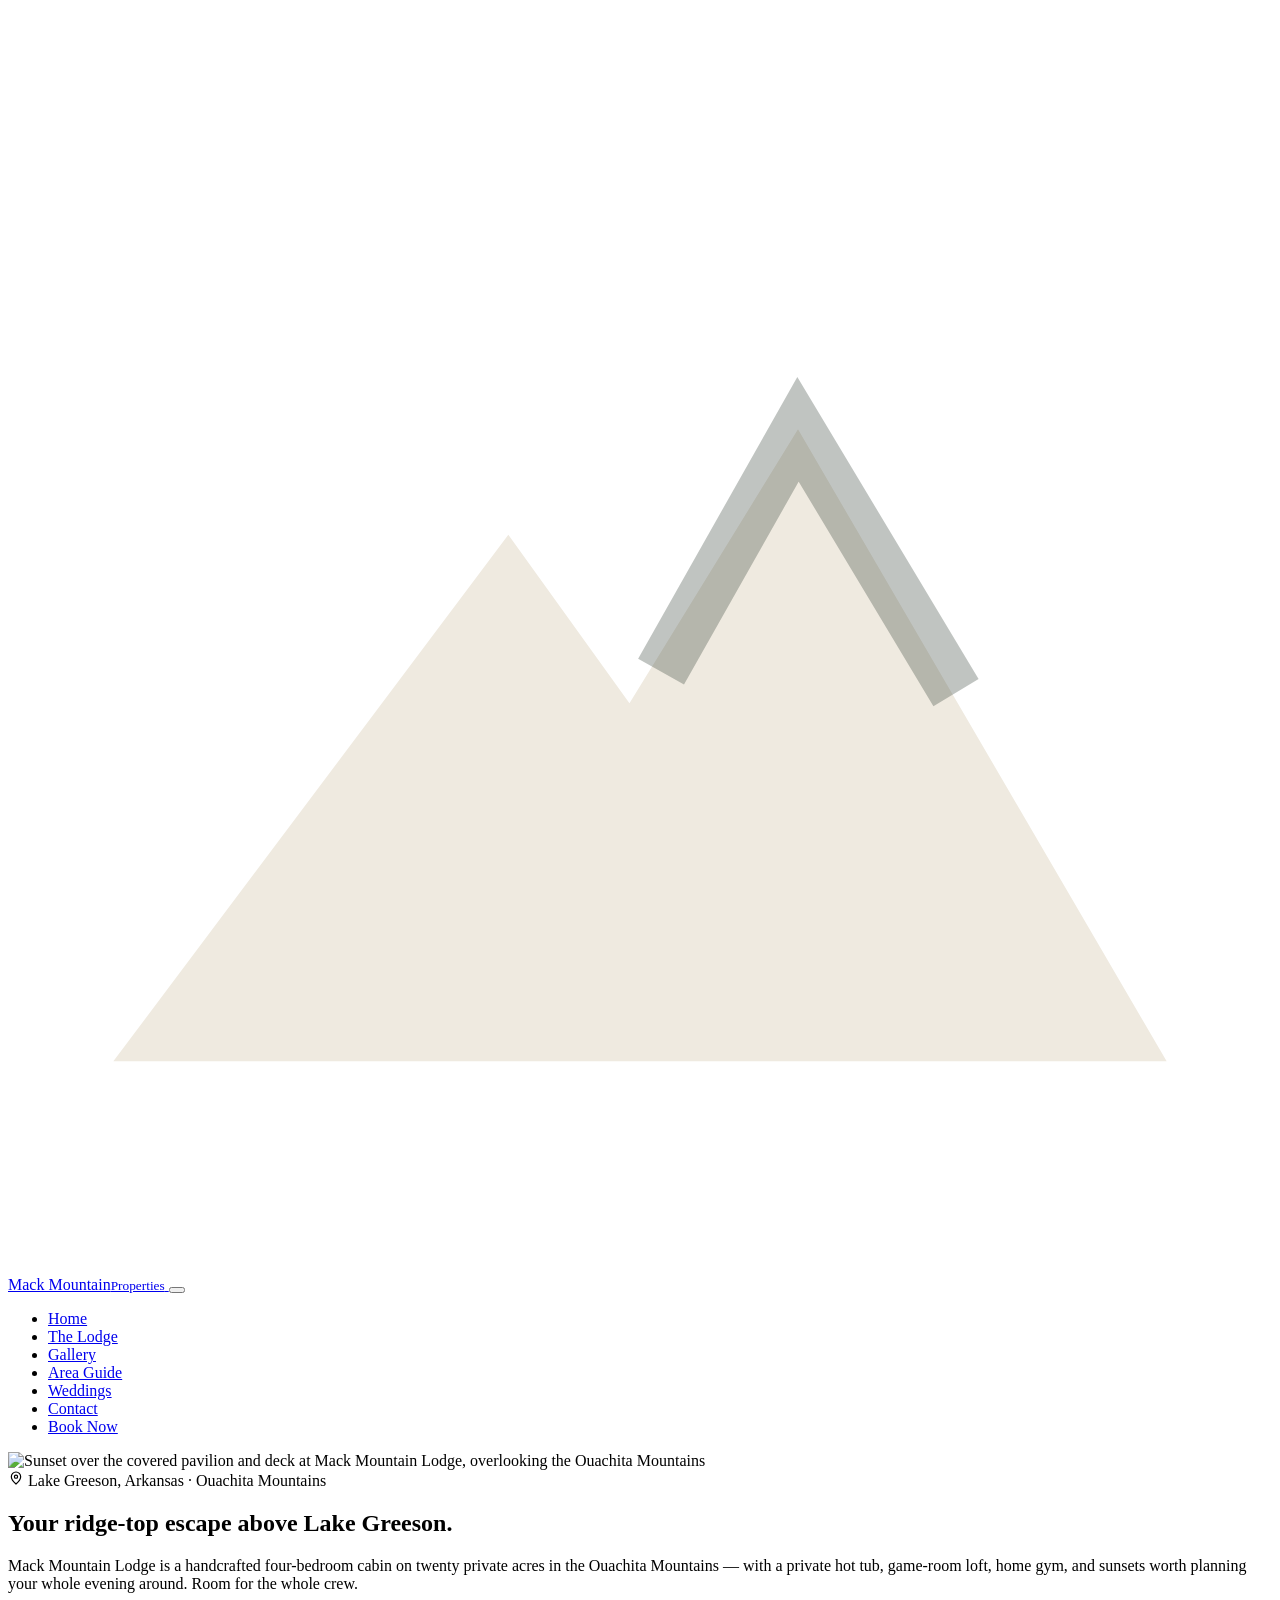
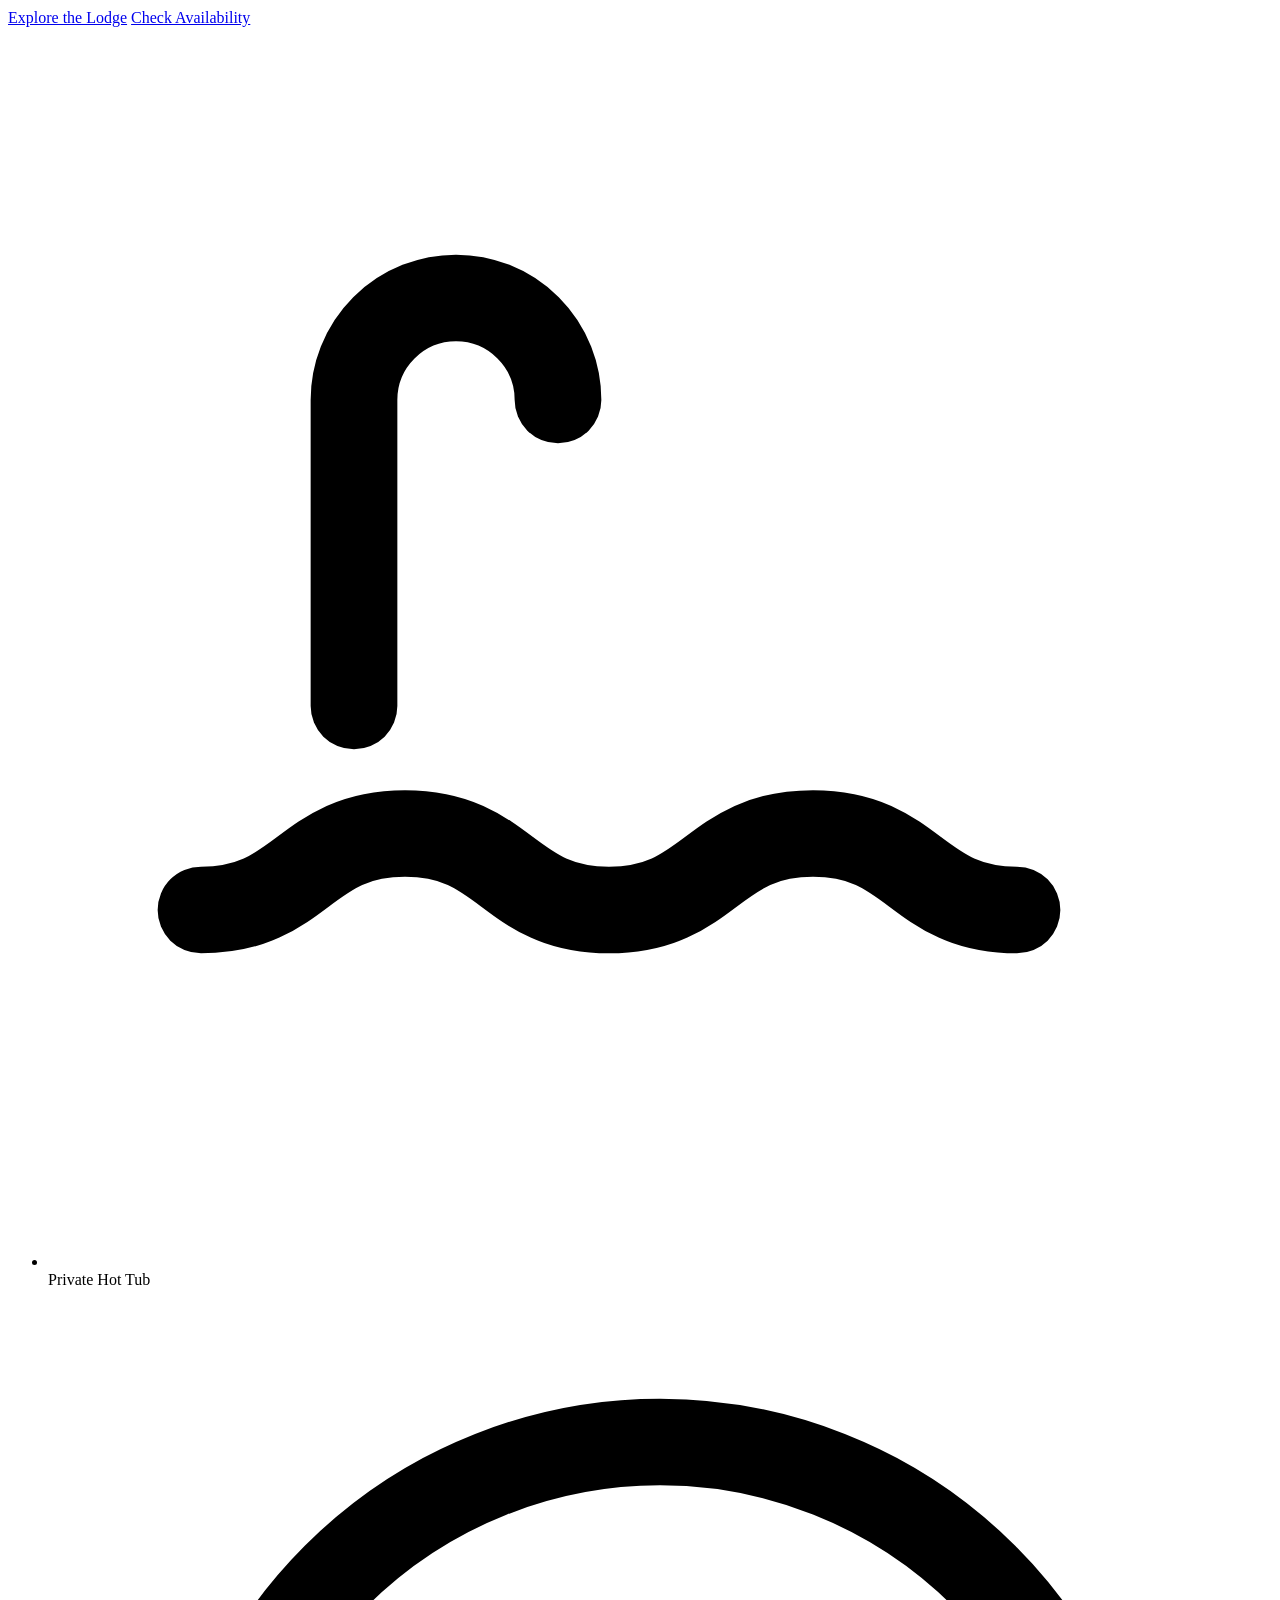
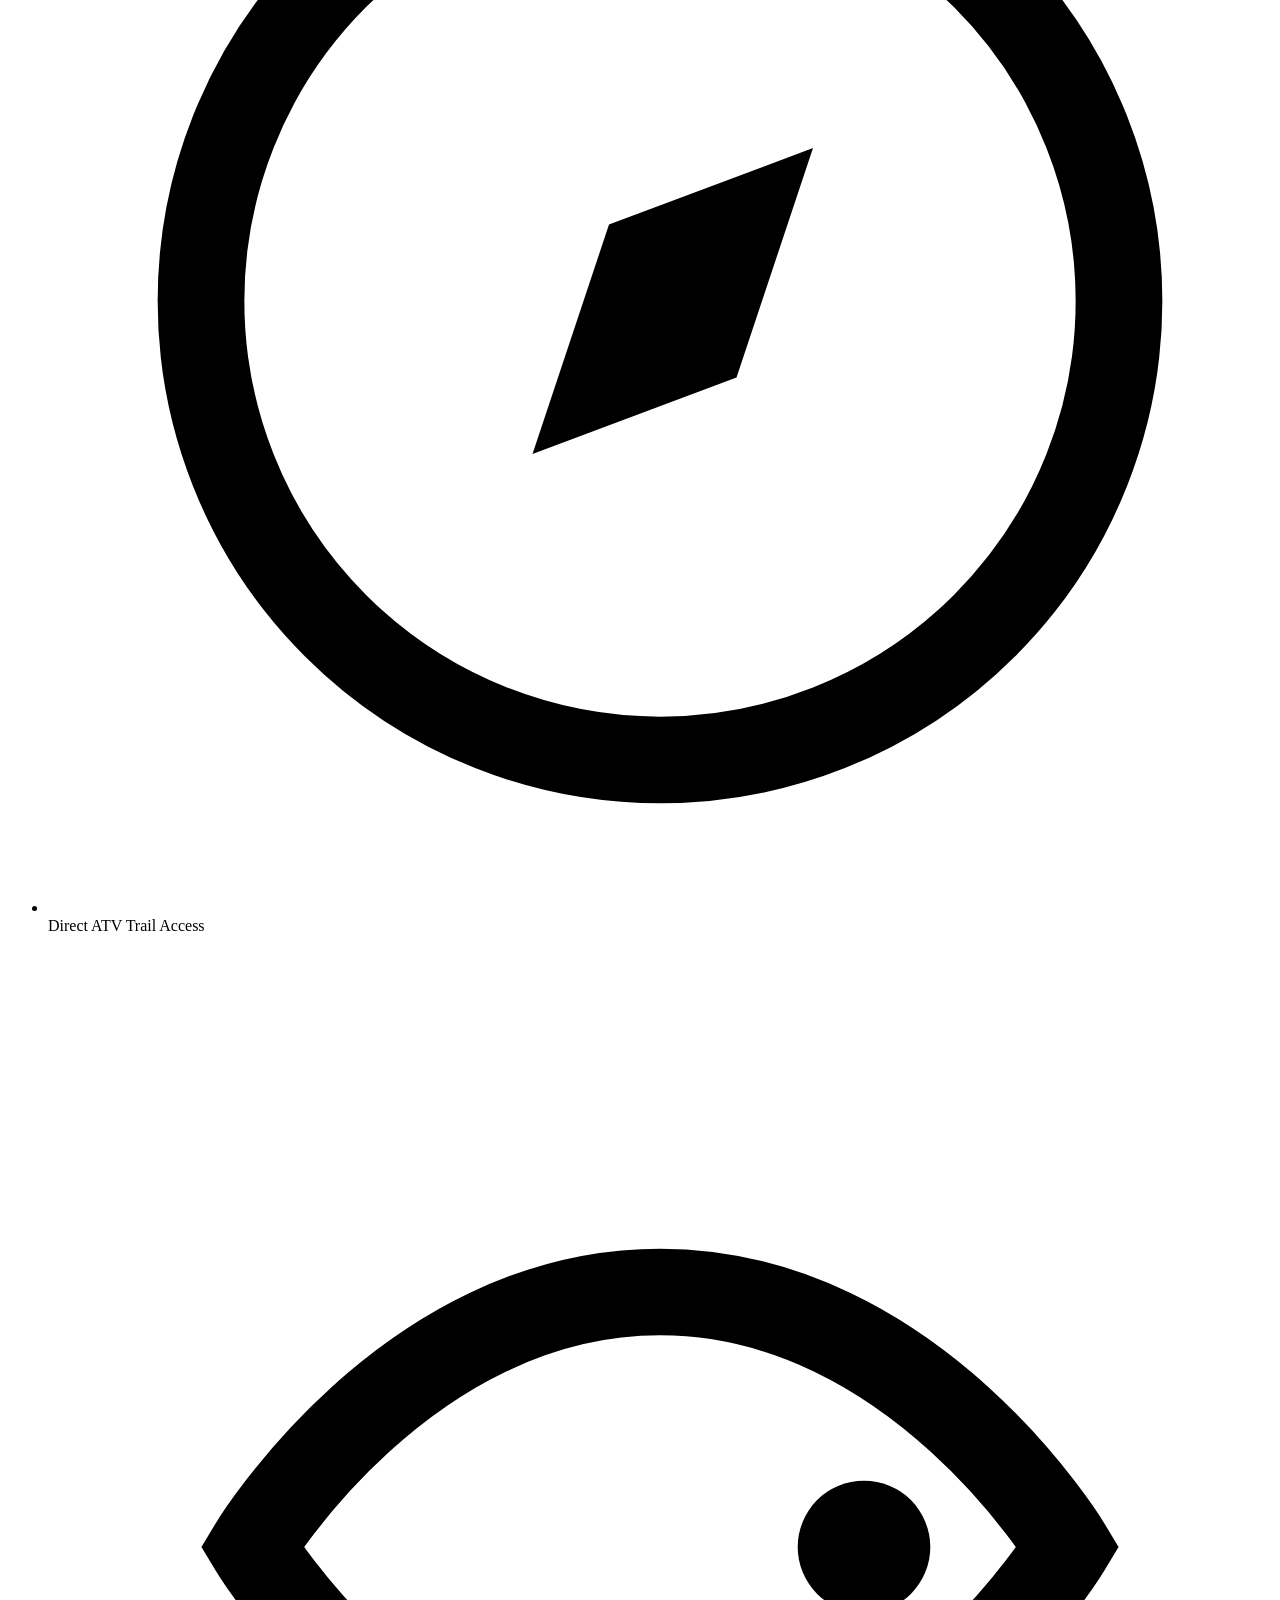
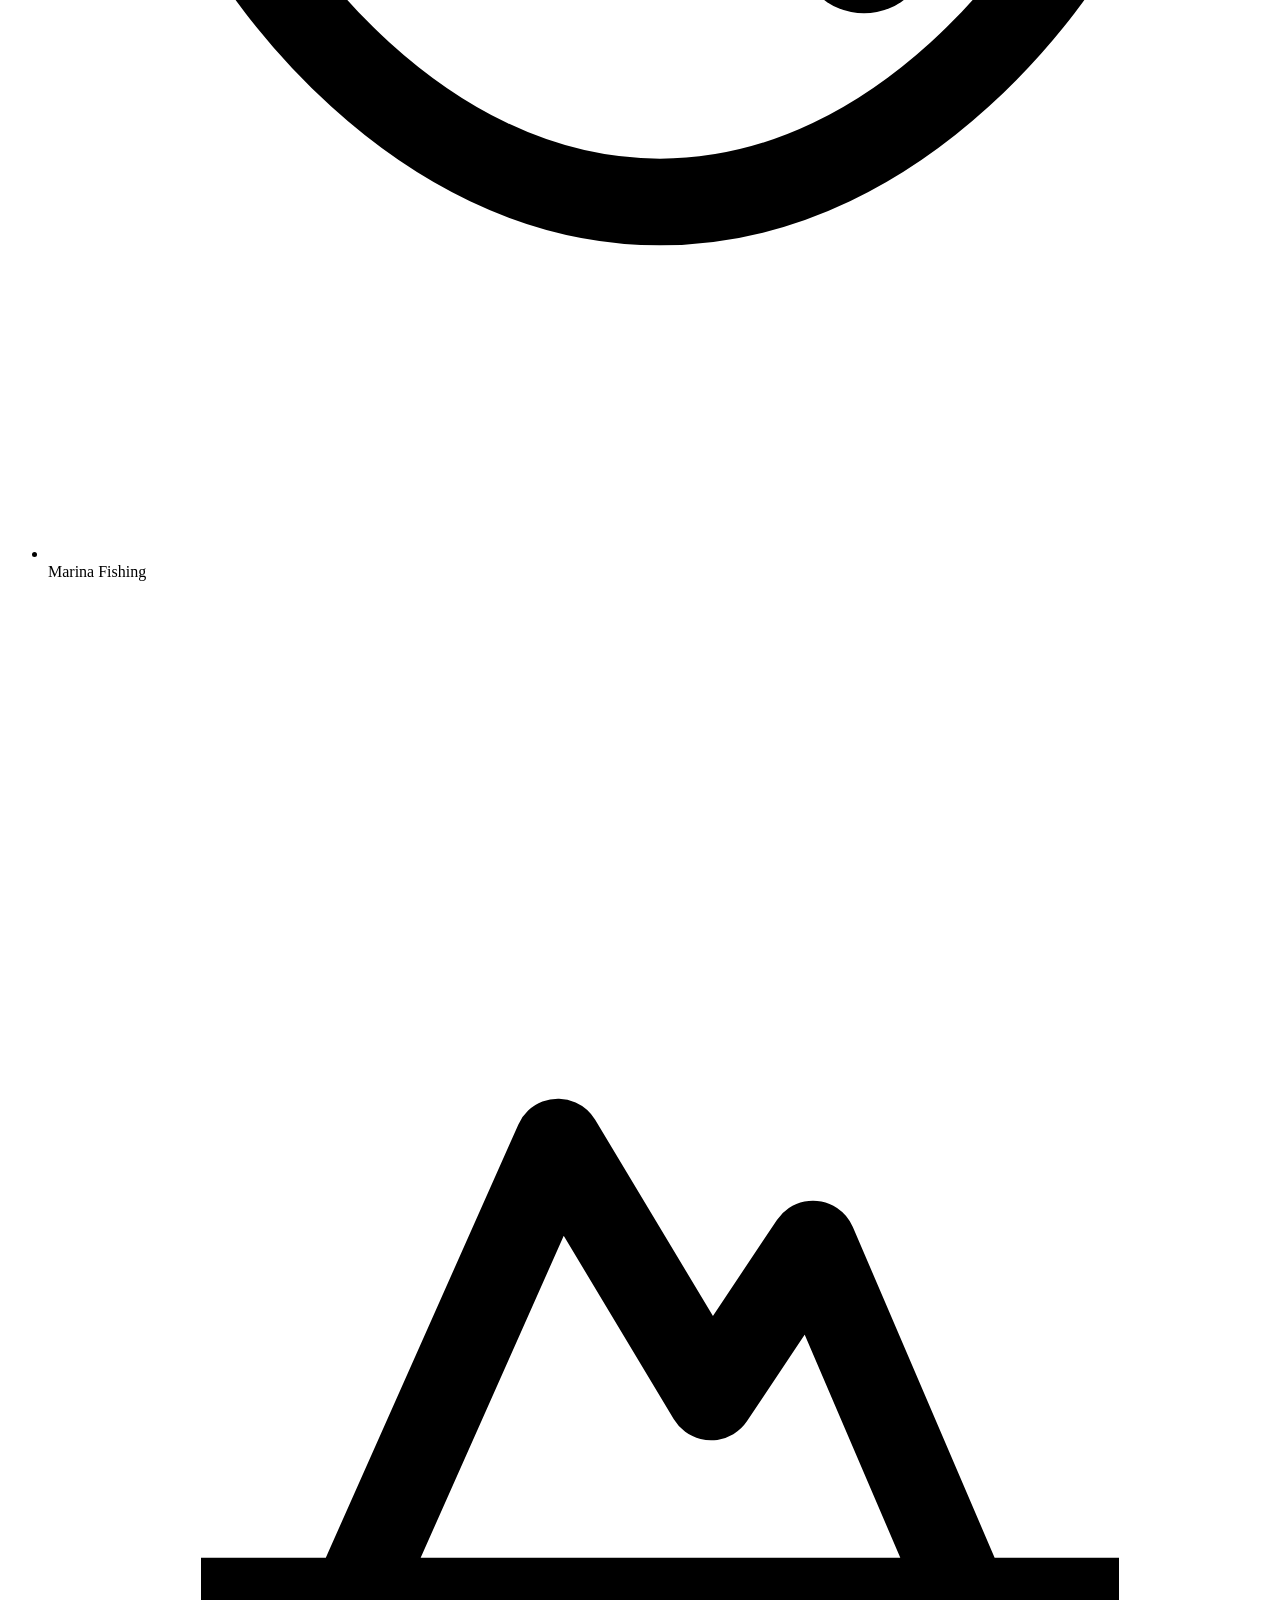
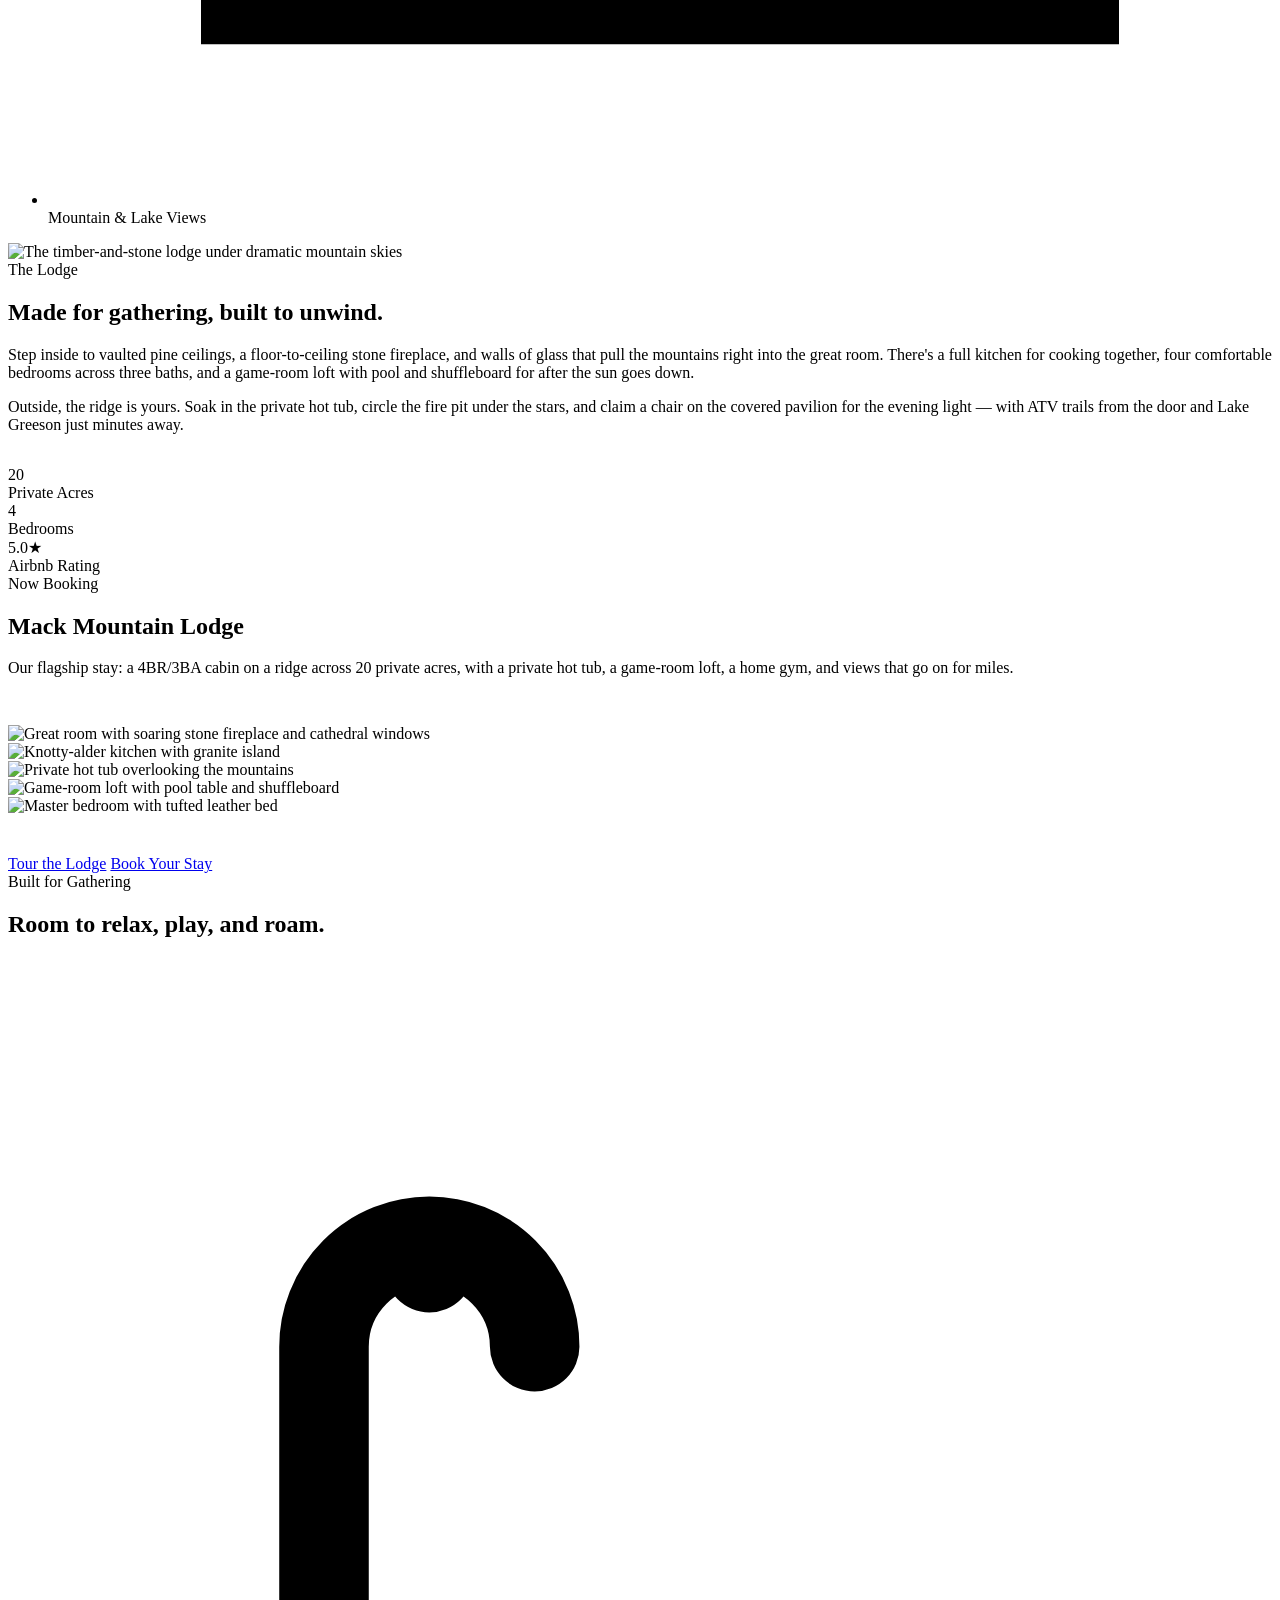
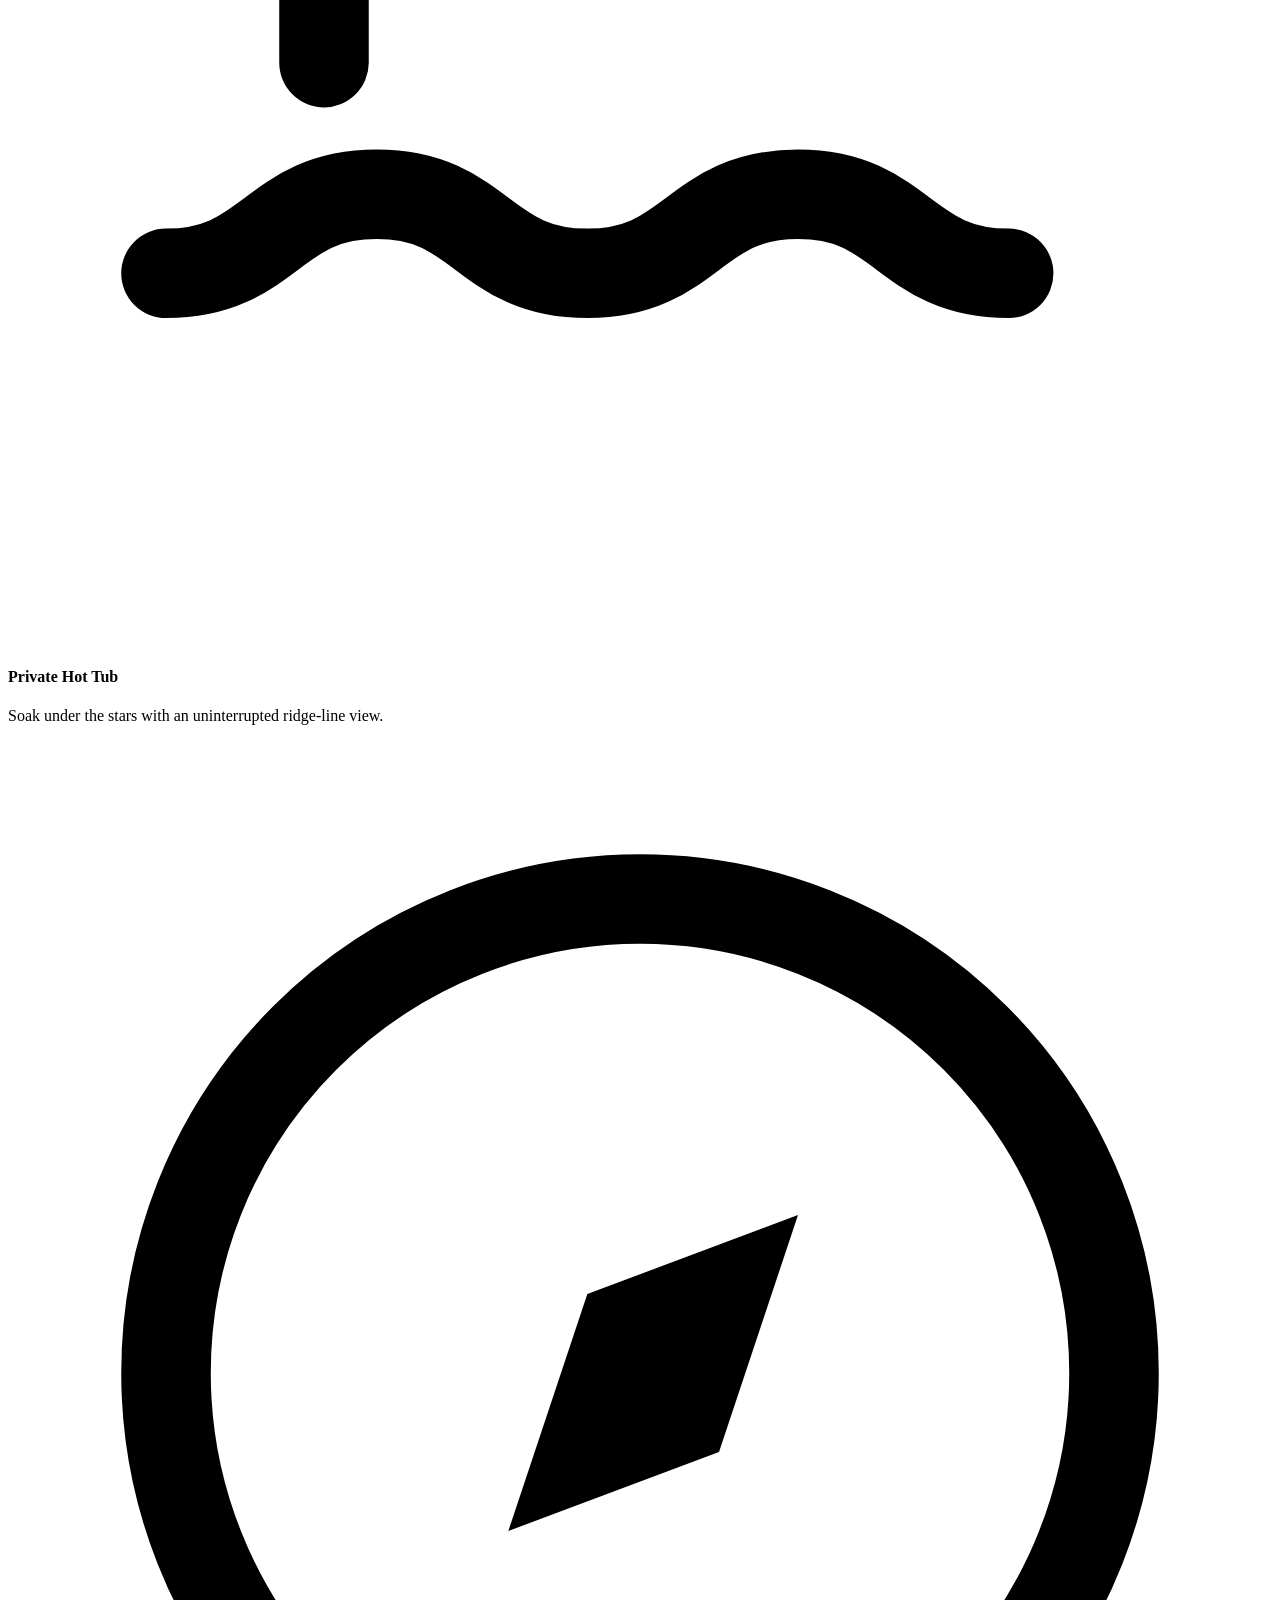
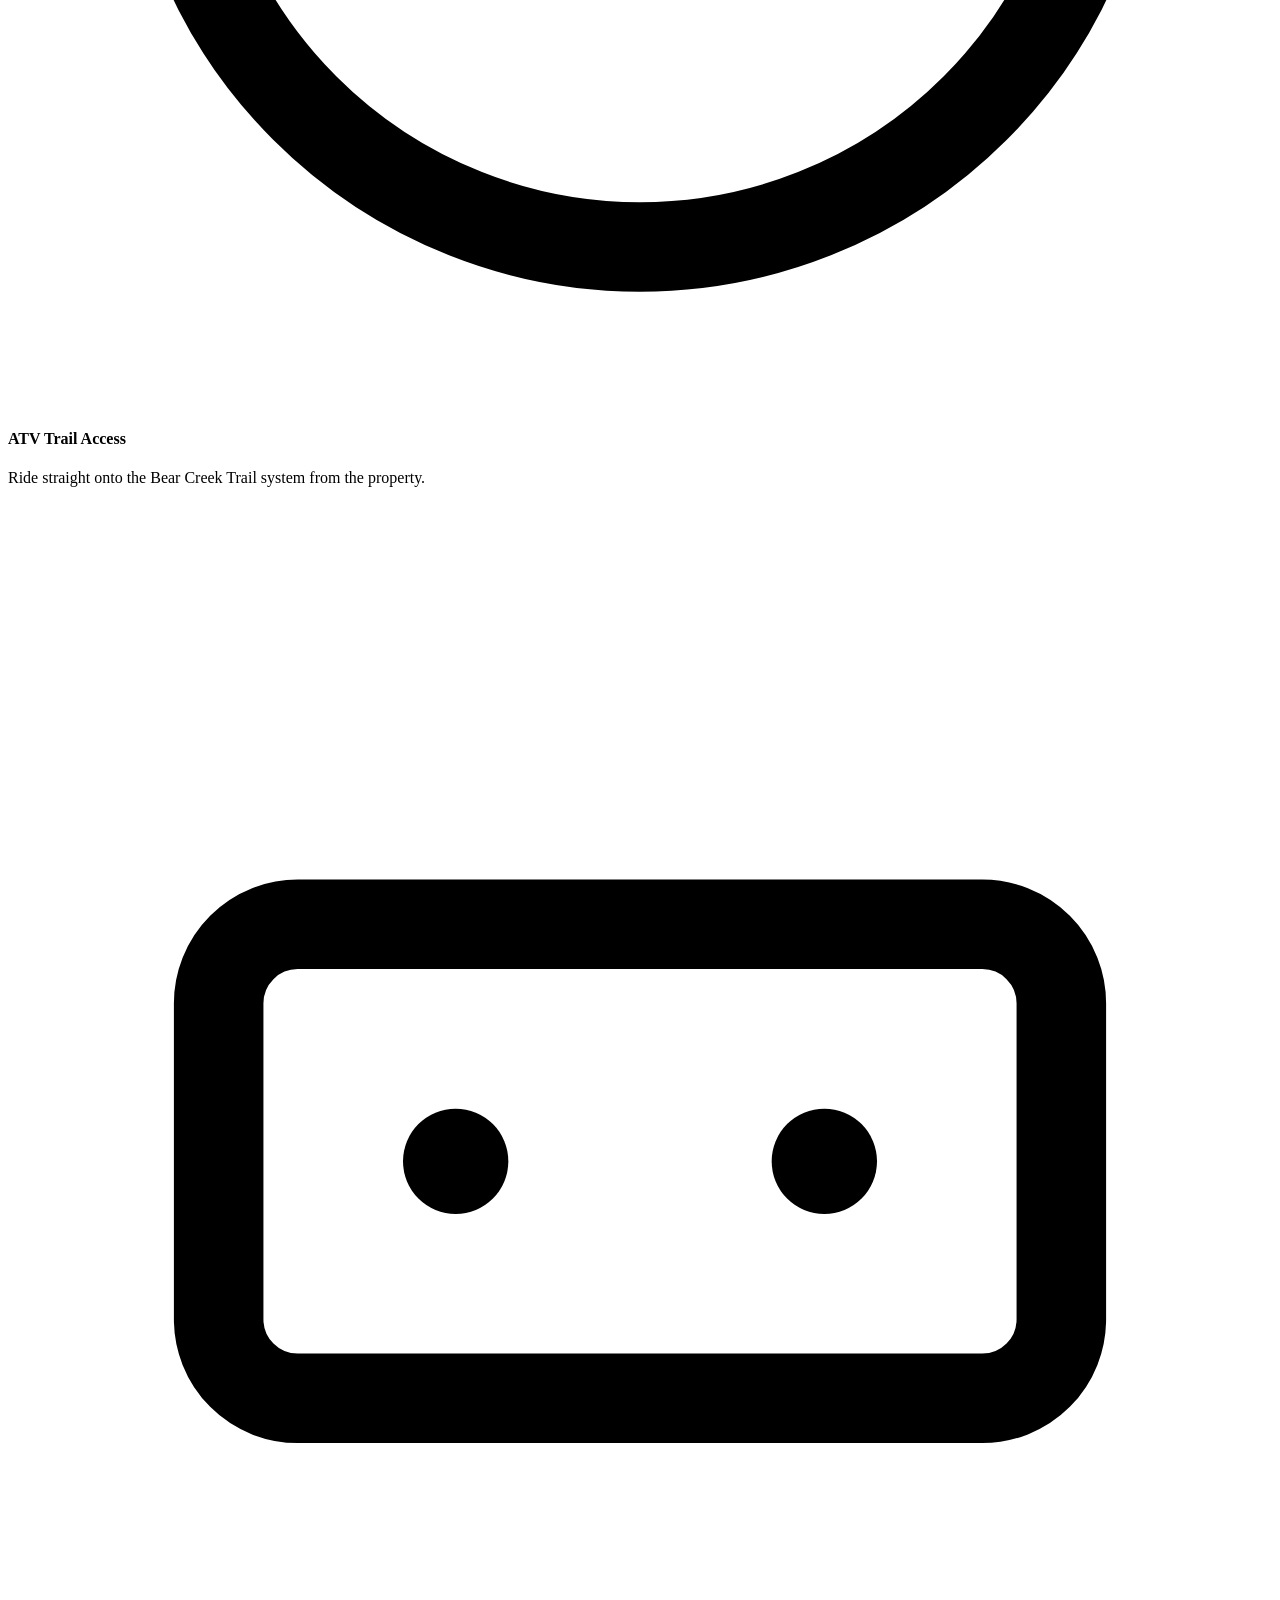
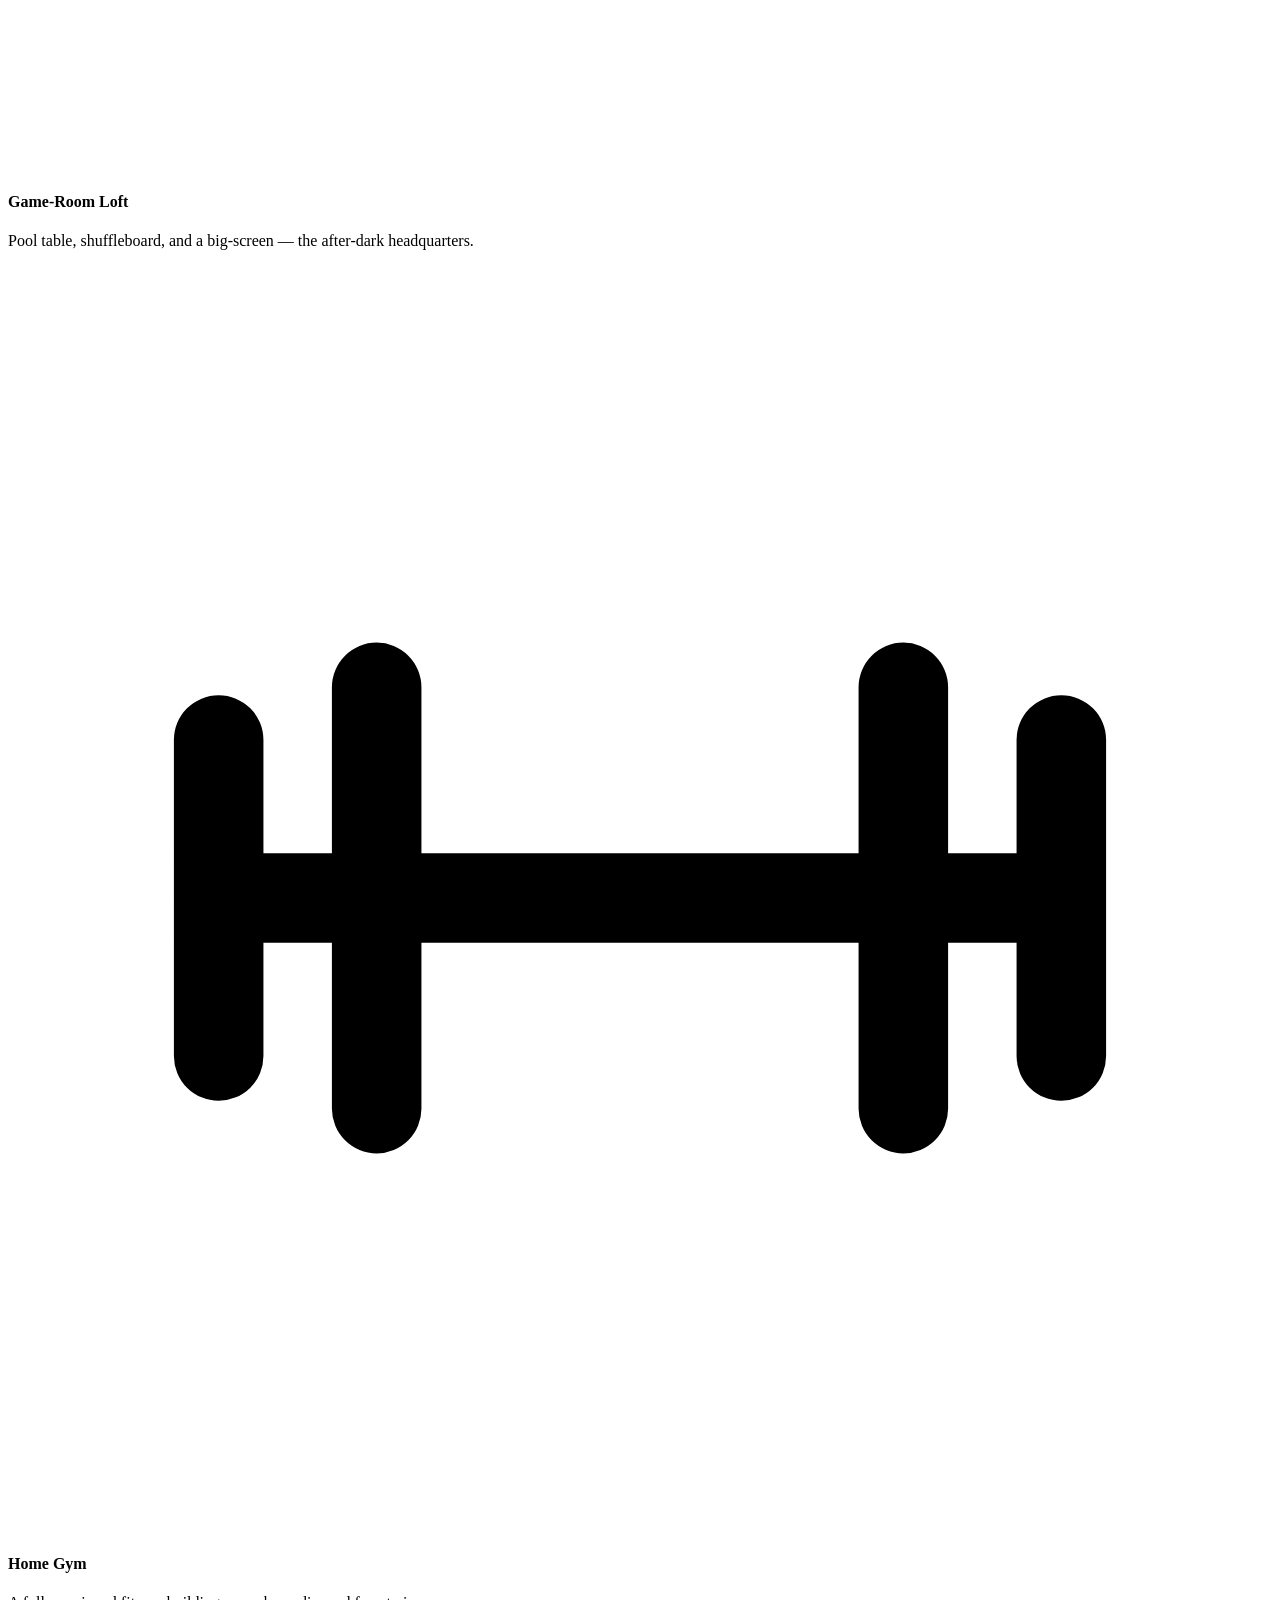
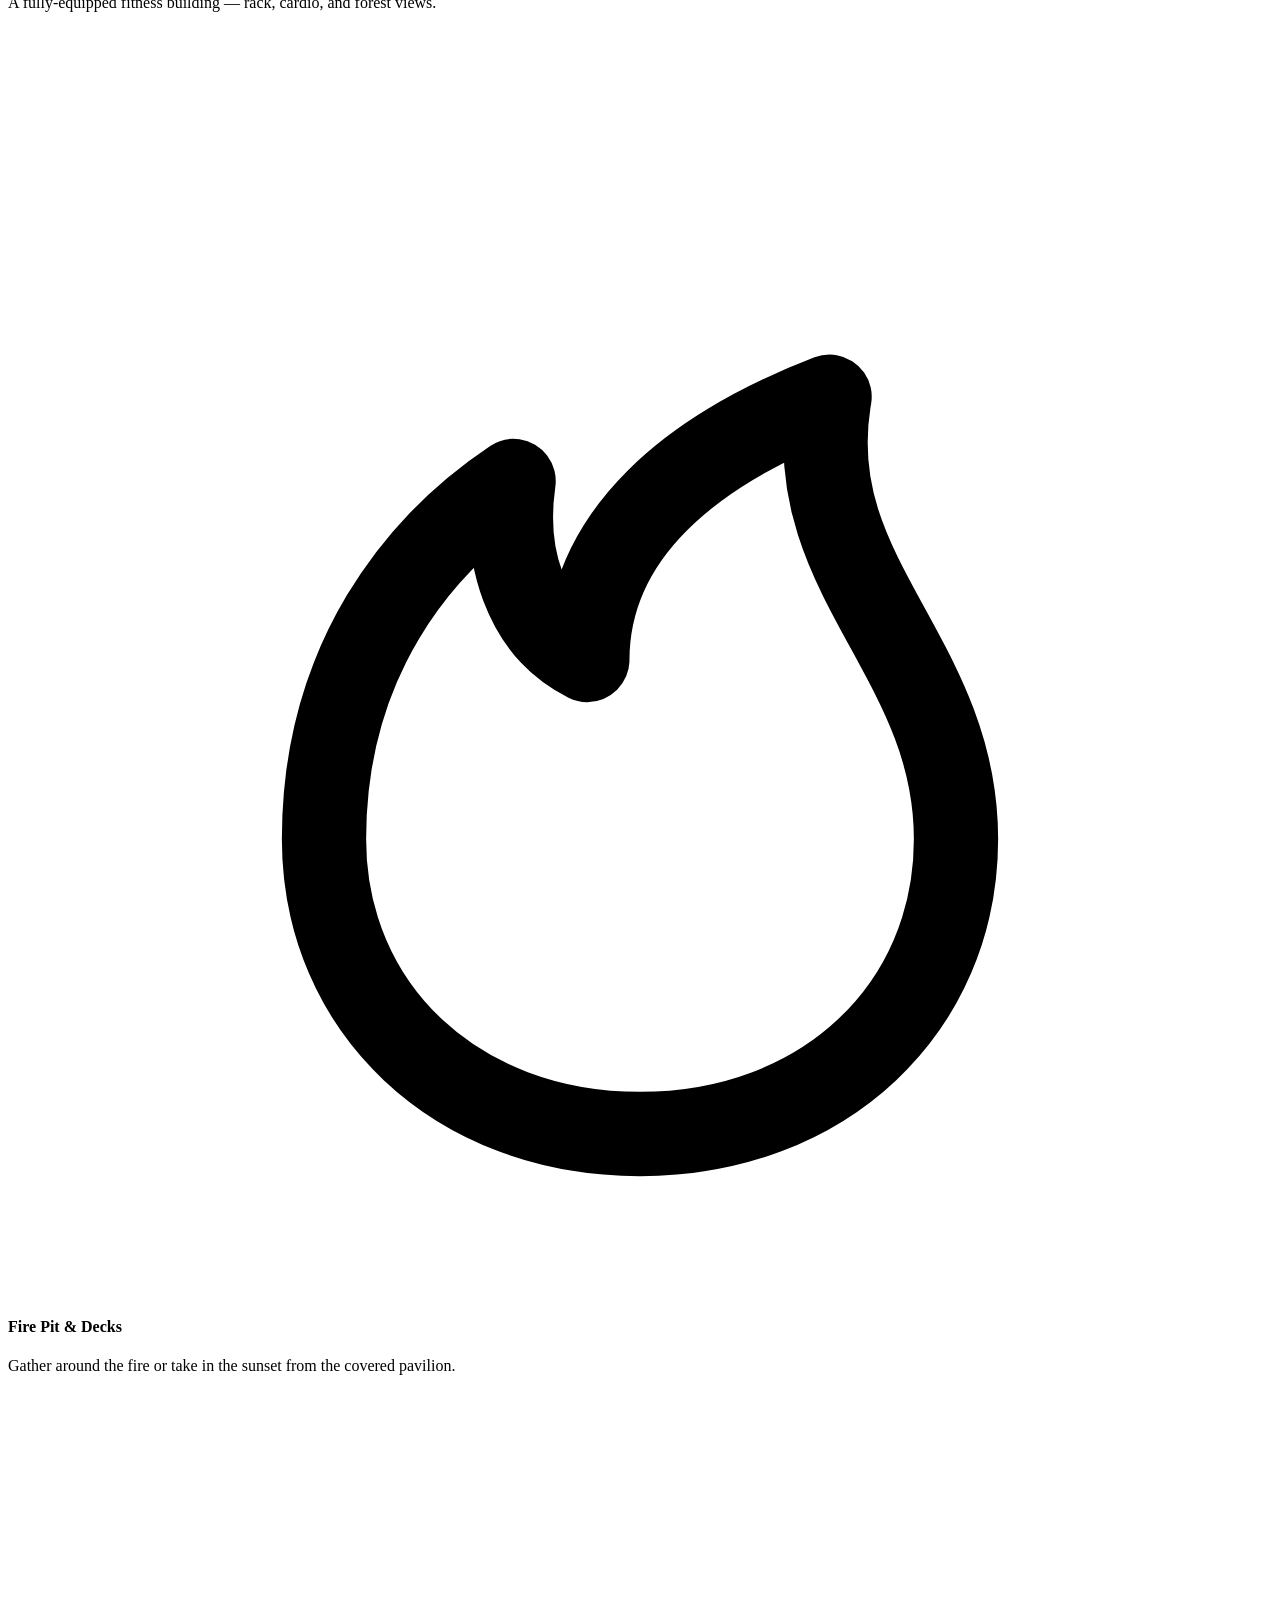
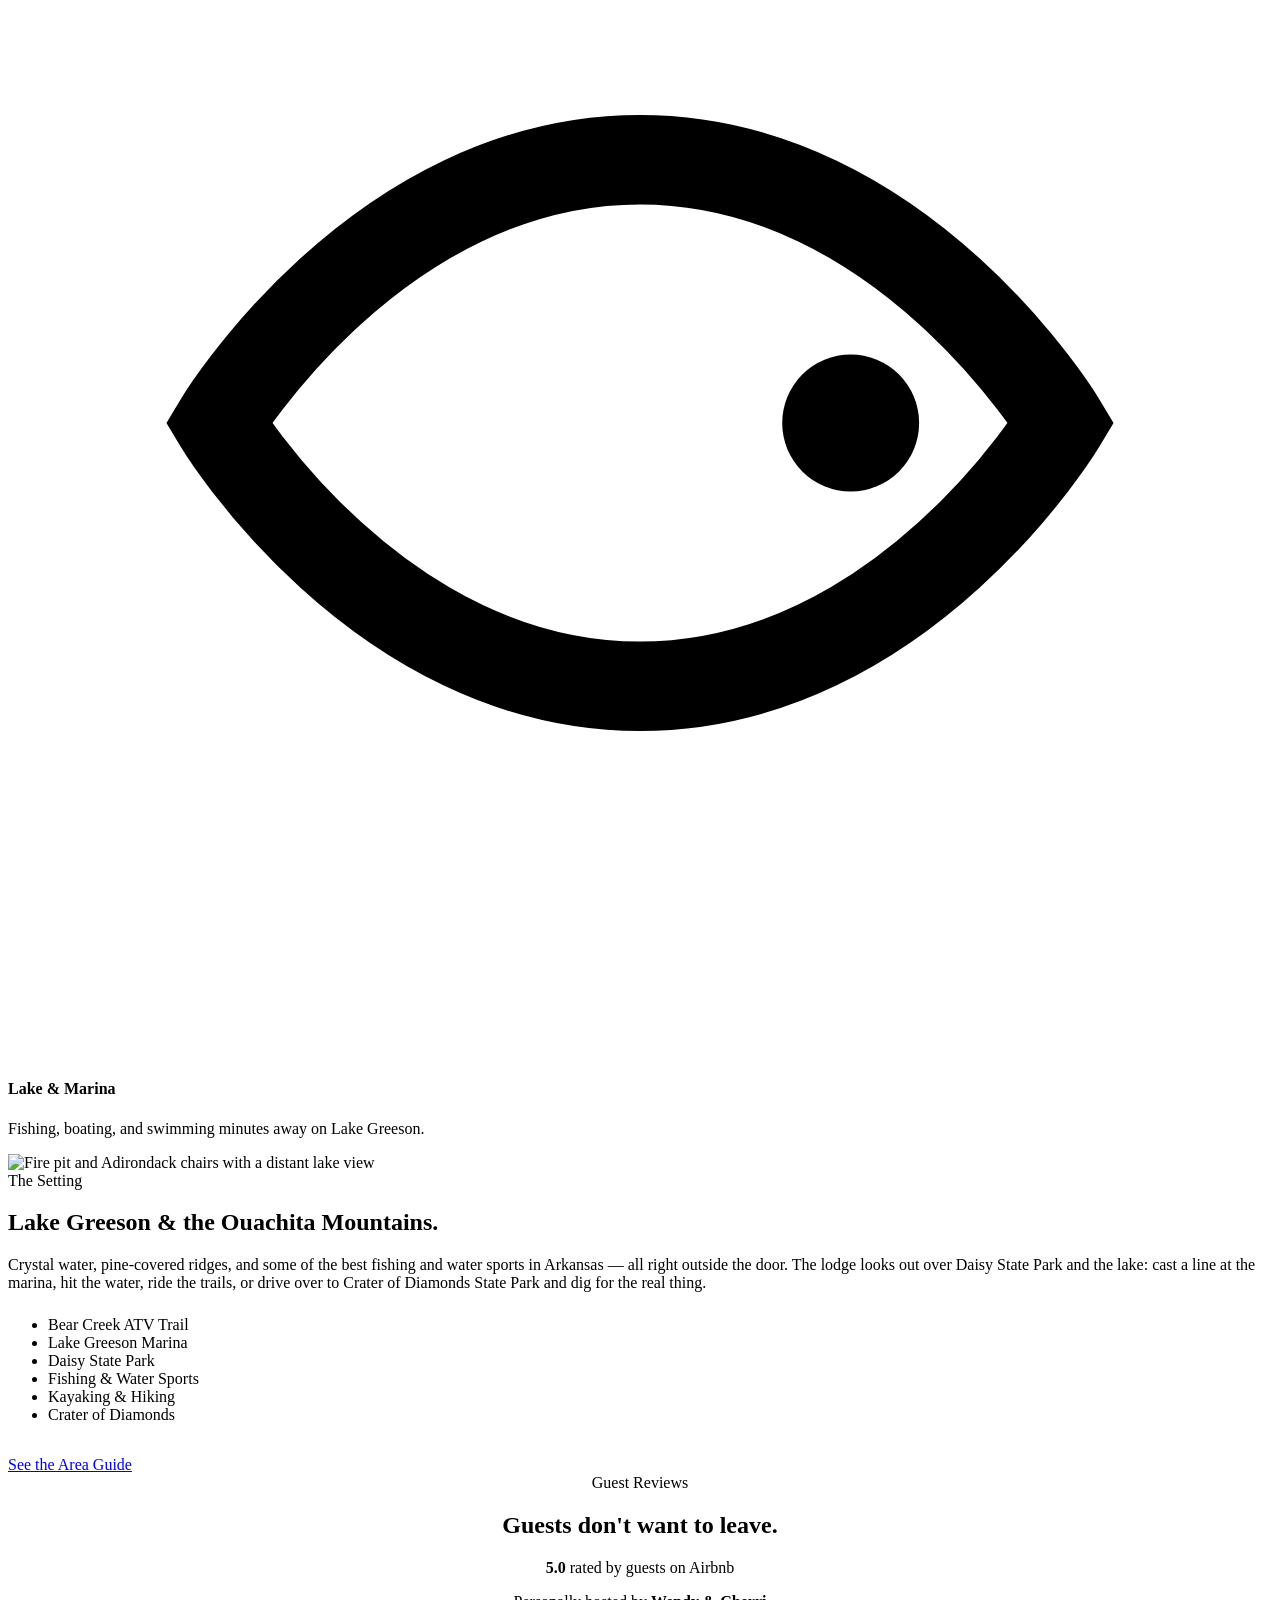
==== index.html @ b4284f04 "Add files via upload" ====
<!DOCTYPE html>
<html lang="en">
<head>
<meta charset="UTF-8" />
<meta name="viewport" content="width=device-width, initial-scale=1.0" />
<title>Mack Mountain Properties — Mountain Stays near Lake Greeson, Arkansas</title>
<meta name="description" content="A growing collection of mountain stays and gathering spaces in the Ouachita Mountains near Lake Greeson, Arkansas — starting with Mack Mountain Lodge, a 4BR/3BA retreat on 20 private acres." />
<link rel="preconnect" href="https://fonts.googleapis.com" />
<link rel="preconnect" href="https://fonts.gstatic.com" crossorigin />
<link href="https://fonts.googleapis.com/css2?family=Fraunces:opsz,wght@9..144,400;9..144,500;9..144,600&family=Inter:wght@400;500;600;700&display=swap" rel="stylesheet" />
<link rel="stylesheet" href="css/styles.css" />
<link rel="icon" type="image/png" sizes="32x32" href="images/favicon-32.png" />
<link rel="apple-touch-icon" sizes="180x180" href="images/favicon-180.png" />

</head>
<body>

<!-- ===== Header ===== -->
<header class="site-header">
  <div class="container">
    <nav class="nav" aria-label="Primary">
      <a class="brand" href="index.html" aria-label="Mack Mountain Properties home">
        <span class="mark" aria-hidden="true">
          <svg viewBox="0 0 24 24" fill="none"><path d="M2 20h20L15 8l-3.2 5.2L9.5 10 2 20Z" fill="#EFEAE0"/><path d="M12.4 12.6 15 8l3 5" stroke="#2F3E34" stroke-width="1" opacity=".3"/></svg>
        </span>
        <span class="brand-name">Mack Mountain<small>Properties</small></span>
      </a>
      <button class="nav-toggle" aria-label="Toggle menu" aria-expanded="false"><span></span></button>
      <ul class="nav-links">
        <li><a href="index.html" class="active">Home</a></li>
        <li><a href="lodge.html">The Lodge</a></li><li><a href="gallery.html">Gallery</a></li>
        <li><a href="area-guide.html">Area Guide</a></li>
        <li><a href="weddings.html">Weddings</a></li>
        <li><a href="contact.html">Contact</a></li>
        <li class="nav-cta"><a href="contact.html" class="btn btn--primary js-book">Book Now</a></li>
      </ul>
    </nav>
  </div>
</header>

<main>
<!-- ===== Hero ===== -->
<section class="hero">
  <div class="hero__bg">
    <img src="images/hero-sunset-pavilion.jpg" alt="Sunset over the covered pavilion and deck at Mack Mountain Lodge, overlooking the Ouachita Mountains" style="width:100%;height:100%;object-fit:cover;object-position:center 20%;" />
  </div>
  <div class="container hero__inner">
    <span class="location-tag"><svg width="16" height="16" viewBox="0 0 24 24" fill="none"><path d="M12 21s7-6.3 7-11a7 7 0 1 0-14 0c0 4.7 7 11 7 11Z" stroke="currentColor" stroke-width="1.8"/><circle cx="12" cy="10" r="2.4" stroke="currentColor" stroke-width="1.8"/></svg> Lake Greeson, Arkansas &middot; Ouachita Mountains</span>
    <h1>Your ridge-top escape above Lake Greeson.</h1>
    <p class="lead">Mack Mountain Lodge is a handcrafted four-bedroom cabin on twenty private acres in the Ouachita Mountains — with a private hot tub, game-room loft, home gym, and sunsets worth planning your whole evening around. Room for the whole crew.</p>
    <div class="btn-row">
      <a href="lodge.html" class="btn btn--primary btn--lg">Explore the Lodge</a>
      <a href="contact.html" class="btn btn--light btn--lg js-book">Check Availability</a>
    </div>
    <ul class="feature-strip" aria-label="Highlights">
      <li class="feature-pill"><svg viewBox="0 0 24 24" fill="none"><path d="M3 17c2 0 2-1.5 4-1.5S9 17 11 17s2-1.5 4-1.5S17 17 19 17" stroke="currentColor" stroke-width="1.7" stroke-linecap="round"/><path d="M6 13V7a2 2 0 0 1 4 0" stroke="currentColor" stroke-width="1.7" stroke-linecap="round"/></svg> Private Hot Tub</li>
      <li class="feature-pill"><svg viewBox="0 0 24 24" fill="none"><circle cx="12" cy="12" r="9" stroke="currentColor" stroke-width="1.7"/><path d="m15 9-4 1.5L9.5 15l4-1.5L15 9Z" fill="currentColor"/></svg> Direct ATV Trail Access</li>
      <li class="feature-pill"><svg viewBox="0 0 24 24" fill="none"><path d="M4 12s3-5 8-5 8 5 8 5-3 5-8 5-8-5-8-5Z" stroke="currentColor" stroke-width="1.7"/><circle cx="16" cy="12" r="1.3" fill="currentColor"/></svg> Marina Fishing</li>
      <li class="feature-pill"><svg viewBox="0 0 24 24" fill="none"><path d="M3 20h18M6 20l4-9 3 5 2-3 3 7" stroke="currentColor" stroke-width="1.7" stroke-linejoin="round"/></svg> Mountain &amp; Lake Views</li>
    </ul>
  </div>
</section>

<!-- ===== Intro / About ===== -->
<section class="section">
  <div class="container split">
    <div class="split__media reveal">
      <img src="images/exterior-clouds.jpg" alt="The timber-and-stone lodge under dramatic mountain skies" class="ph ratio-4-3" style="object-fit:cover;width:100%;" />
    </div>
    <div class="reveal">
      <span class="eyebrow">The Lodge</span>
      <h2>Made for gathering, built to unwind.</h2>
      <p>Step inside to vaulted pine ceilings, a floor-to-ceiling stone fireplace, and walls of glass that pull the mountains right into the great room. There's a full kitchen for cooking together, four comfortable bedrooms across three baths, and a game-room loft with pool and shuffleboard for after the sun goes down.</p>
      <p>Outside, the ridge is yours. Soak in the private hot tub, circle the fire pit under the stars, and claim a chair on the covered pavilion for the evening light — with ATV trails from the door and Lake Greeson just minutes away.</p>
      <div class="stat-row" style="margin-top:2rem;">
        <div class="stat"><div class="num">20</div><div class="lbl">Private Acres</div></div>
        <div class="stat"><div class="num">4</div><div class="lbl">Bedrooms</div></div>
        <div class="stat"><div class="num">5.0<span style="color:var(--star);">&#9733;</span></div><div class="lbl">Airbnb Rating</div></div>
      </div>
    </div>
  </div>
</section>

<!-- ===== Flagship Lodge ===== -->
<section class="section bg-cream2">
  <div class="container">
    <div class="sec-head center reveal">
      <span class="eyebrow" style="justify-content:center;">Now Booking</span>
      <h2>Mack Mountain Lodge</h2>
      <p>Our flagship stay: a 4BR/3BA cabin on a ridge across 20 private acres, with a private hot tub, a game-room loft, a home gym, and views that go on for miles.</p>
    </div>
    <div class="gallery reveal" style="margin-top:3rem;">
      <div class="ph g-span-2c g-span-2r"><img src="images/greatroom-hero.jpg" alt="Great room with soaring stone fireplace and cathedral windows" style="width:100%;height:100%;object-fit:cover;" /></div>
      <div class="ph"><img src="images/kitchen.jpg" alt="Knotty-alder kitchen with granite island" style="width:100%;height:100%;object-fit:cover;" /></div>
      <div class="ph"><img src="images/hottub.jpg" alt="Private hot tub overlooking the mountains" style="width:100%;height:100%;object-fit:cover;" /></div>
      <div class="ph"><img src="images/gameroom-1.jpg" alt="Game-room loft with pool table and shuffleboard" style="width:100%;height:100%;object-fit:cover;" /></div>
      <div class="ph"><img src="images/bedroom-master.jpg" alt="Master bedroom with tufted leather bed" style="width:100%;height:100%;object-fit:cover;" /></div>
    </div>
    <div class="center" style="margin-top:2.5rem;">
      <div class="btn-row" style="justify-content:center;">
        <a href="lodge.html" class="btn btn--pine btn--lg">Tour the Lodge</a>
        <a href="contact.html" class="btn btn--ghost btn--lg js-book">Book Your Stay</a>
      </div>
    </div>
  </div>
</section>

<!-- ===== Amenities ===== -->
<section class="section">
  <div class="container">
    <div class="sec-head reveal">
      <span class="eyebrow">Built for Gathering</span>
      <h2>Room to relax, play, and roam.</h2>
    </div>
    <div class="grid grid-3" style="margin-top:2.5rem;">
      <div class="feature reveal"><div class="feature__icon"><svg viewBox="0 0 24 24" fill="none"><path d="M3 17c2 0 2-1.5 4-1.5S9 17 11 17s2-1.5 4-1.5S17 17 19 17" stroke="currentColor" stroke-width="1.7" stroke-linecap="round"/><path d="M6 13V7a2 2 0 0 1 4 0M8 5.5V5" stroke="currentColor" stroke-width="1.7" stroke-linecap="round"/></svg></div><div><h4>Private Hot Tub</h4><p>Soak under the stars with an uninterrupted ridge-line view.</p></div></div>
      <div class="feature reveal"><div class="feature__icon"><svg viewBox="0 0 24 24" fill="none"><circle cx="12" cy="12" r="9" stroke="currentColor" stroke-width="1.7"/><path d="m15 9-4 1.5L9.5 15l4-1.5L15 9Z" fill="currentColor"/></svg></div><div><h4>ATV Trail Access</h4><p>Ride straight onto the Bear Creek Trail system from the property.</p></div></div>
      <div class="feature reveal"><div class="feature__icon"><svg viewBox="0 0 24 24" fill="none"><rect x="4" y="8" width="16" height="9" rx="1.5" stroke="currentColor" stroke-width="1.7"/><circle cx="8.5" cy="12.5" r="1" fill="currentColor"/><circle cx="15.5" cy="12.5" r="1" fill="currentColor"/></svg></div><div><h4>Game-Room Loft</h4><p>Pool table, shuffleboard, and a big-screen — the after-dark headquarters.</p></div></div>
      <div class="feature reveal"><div class="feature__icon"><svg viewBox="0 0 24 24" fill="none"><path d="M4 9v6M20 9v6M4 12h16M7 8v8M17 8v8" stroke="currentColor" stroke-width="1.7" stroke-linecap="round"/></svg></div><div><h4>Home Gym</h4><p>A fully-equipped fitness building — rack, cardio, and forest views.</p></div></div>
      <div class="feature reveal"><div class="feature__icon"><svg viewBox="0 0 24 24" fill="none"><path d="M12 21c3.5 0 6-2.4 6-5.6 0-3.5-3-5-2.4-8.4C13 8 11 9.6 11 12c-1.2-.6-1.6-2-1.4-3.4C7.8 9.8 6 12 6 15.4 6 18.6 8.5 21 12 21Z" stroke="currentColor" stroke-width="1.6" stroke-linejoin="round"/></svg></div><div><h4>Fire Pit &amp; Decks</h4><p>Gather around the fire or take in the sunset from the covered pavilion.</p></div></div>
      <div class="feature reveal"><div class="feature__icon"><svg viewBox="0 0 24 24" fill="none"><path d="M4 12s3-5 8-5 8 5 8 5-3 5-8 5-8-5-8-5Z" stroke="currentColor" stroke-width="1.7"/><circle cx="16" cy="12" r="1.3" fill="currentColor"/></svg></div><div><h4>Lake &amp; Marina</h4><p>Fishing, boating, and swimming minutes away on Lake Greeson.</p></div></div>
    </div>
  </div>
</section>

<!-- ===== The Setting ===== -->
<section class="section bg-pine">
  <div class="container split split--media-right">
    <div class="split__media reveal">
      <img src="images/firepit.jpg" alt="Fire pit and Adirondack chairs with a distant lake view" class="ph ratio-4-3" style="object-fit:cover;width:100%;" />
    </div>
    <div class="reveal">
      <span class="eyebrow">The Setting</span>
      <h2>Lake Greeson &amp; the Ouachita Mountains.</h2>
      <p>Crystal water, pine-covered ridges, and some of the best fishing and water sports in Arkansas — all right outside the door. The lodge looks out over Daisy State Park and the lake: cast a line at the marina, hit the water, ride the trails, or drive over to Crater of Diamonds State Park and dig for the real thing.</p>
      <ul class="pill-list" style="margin:1.5rem 0 2rem;">
        <li>Bear Creek ATV Trail</li>
        <li>Lake Greeson Marina</li>
        <li>Daisy State Park</li>
        <li>Fishing &amp; Water Sports</li>
        <li>Kayaking &amp; Hiking</li>
        <li>Crater of Diamonds</li>
      </ul>
      <a href="area-guide.html" class="btn btn--light">See the Area Guide</a>
    </div>
  </div>
</section>

<!-- ===== Guest Reviews ===== -->
<section class="section">
  <div class="container">
    <div class="reviews-head center reveal" style="text-align:center;max-width:660px;margin-inline:auto;">
      <span class="eyebrow" style="justify-content:center;">Guest Reviews</span>
      <h2>Guests don't want to leave.</h2>
      <div class="rating-line"><span class="stars-lg2" aria-hidden="true"></span> <strong>5.0</strong> <span>rated by guests on Airbnb</span></div>
      <p class="hosts-note">Personally hosted by <strong>Wendy &amp; Cherri</strong></p>
    </div>
    <div class="grid grid-2 reveal" style="margin-top:2.6rem;">
      <figure class="quote-card">
        <span class="stars5" aria-label="5 out of 5 stars"></span>
        <blockquote>&ldquo;From the moment we arrived, we knew this place was something special. The views were absolutely breathtaking, the beds unbelievably comfortable &mdash; a truly first-class retreat.&rdquo;</blockquote>
        <figcaption class="who"><strong>Mary</strong>Recent stay &middot; 2026</figcaption>
      </figure>
      <figure class="quote-card">
        <span class="stars5" aria-label="5 out of 5 stars"></span>
        <blockquote>&ldquo;One of the best places my group and I have ever stayed. The cabin was amazing &mdash; it had everything we needed, and the location was perfect. We can't wait to book again.&rdquo;</blockquote>
        <figcaption class="who"><strong>Blair</strong>Gilmer, Texas &middot; June 2026</figcaption>
      </figure>
      <figure class="quote-card">
        <span class="stars5" aria-label="5 out of 5 stars"></span>
        <blockquote>&ldquo;The home is absolutely beautiful, and the views are amazing! The hot tub made our evenings even more special. It really felt like a home away from home.&rdquo;</blockquote>
        <figcaption class="who"><strong>Amanda</strong>Nashville, Tennessee &middot; March 2026</figcaption>
      </figure>
      <figure class="quote-card">
        <span class="stars5" aria-label="5 out of 5 stars"></span>
        <blockquote>&ldquo;This home is beautiful inside and out. Plenty of room for everyone, comfortable beds, and spotless. Watching the 4th of July fireworks from the patio was a bonus!&rdquo;</blockquote>
        <figcaption class="who"><strong>Rebecca &amp; Ross</strong>Montgomery, Alabama &middot; July 2026</figcaption>
      </figure>
      <figure class="quote-card">
        <span class="stars5" aria-label="5 out of 5 stars"></span>
        <blockquote>&ldquo;A gorgeous retreat for a couple of days. Ample space to lounge around outside, plenty of cooking supplies, and a very quiet location.&rdquo;</blockquote>
        <figcaption class="who"><strong>Laura</strong>Stayed a few nights &middot; March 2026</figcaption>
      </figure>
      <figure class="quote-card">
        <span class="stars5" aria-label="5 out of 5 stars"></span>
        <blockquote>&ldquo;The place was beautiful and the hosts were so responsive and helpful. Our family will be coming back again for sure!&rdquo;</blockquote>
        <figcaption class="who"><strong>Verified guest</strong>Stayed with kids &middot; March 2026</figcaption>
      </figure>
    </div>
    <div class="center" style="margin-top:2rem;">
      <a href="contact.html" class="btn btn--primary btn--lg js-book">Book Your Stay</a>
    </div>
  </div>
</section>

<!-- ===== Weddings teaser ===== -->
<section class="section">
  <div class="container split">
    <div class="split__media reveal">
      <img src="images/deck-pavilion.jpg" alt="Covered deck pavilion — a future gathering and event space" class="ph ratio-3-2" style="object-fit:cover;width:100%;" />
    </div>
    <div class="reveal">
      <span class="badge badge--soon" style="margin-bottom:1rem;">Coming Soon</span>
      <h2>Weddings &amp; Gatherings</h2>
      <p>We're building something special for the moments worth gathering for — a mountain-top setting for weddings, reunions, and celebrations, with the same care that shaped the lodge.</p>
      <p>Planning ahead? Tell us what you have in mind and we'll keep you posted as it comes together.</p>
      <a href="weddings.html" class="btn btn--pine" style="margin-top:0.5rem;">See What's Coming</a>
    </div>
  </div>
</section>

<!-- ===== CTA band ===== -->
<section class="section--tight bg-cream2">
  <div class="container center reveal">
    <span class="eyebrow" style="justify-content:center;">Your Mountain Escape Awaits</span>
    <h2 style="max-width:16ch;margin:1rem auto 0;">Ready to plan your stay on the mountain?</h2>
    <div class="btn-row" style="justify-content:center;margin-top:1.8rem;">
      <a href="contact.html" class="btn btn--primary btn--lg js-book">Book the Lodge</a>
      <a href="contact.html" class="btn btn--ghost btn--lg">Get in Touch</a>
    </div>
  </div>
</section>
</main>

<!-- ===== Footer ===== -->
<footer class="site-footer">
  <div class="container">
    <div class="footer-grid">
      <div class="footer-brand">
        <a class="brand" href="index.html">
          <span class="mark" aria-hidden="true"><svg viewBox="0 0 24 24" fill="none"><path d="M2 20h20L15 8l-3.2 5.2L9.5 10 2 20Z" fill="#EFEAE0"/></svg></span>
          <span class="brand-name">Mack Mountain<small>Properties</small></span>
        </a>
        <p>A growing collection of mountain stays and gathering spaces in the Ouachita Mountains near Lake Greeson, Arkansas.</p>
      </div>
      <div>
        <h4>Explore</h4>
        <ul class="footer-links">
          <li><a href="index.html">Home</a></li>
          <li><a href="lodge.html">The Lodge</a></li><li><a href="gallery.html">Gallery</a></li>
          <li><a href="area-guide.html">Area Guide</a></li>
          <li><a href="weddings.html">Weddings</a></li>
        </ul>
      </div>
      <div>
        <h4>Stay</h4>
        <ul class="footer-links">
          <li><a href="contact.html" class="js-book">Book Now</a></li>
          <li><a href="contact.html">Contact</a></li>
          <li><a href="area-guide.html">Things to Do</a></li>
        </ul>
      </div>
      <div>
        <h4>Get in Touch</h4>
        <ul class="footer-links">
          <li><a class="js-email" href="contact.html">stay@staymackmountain.com</a></li>
          <li data-phone-wrap style="display:none;"><a class="js-phone" href="#">Call us</a></li>
          <li>Kirby, Arkansas</li>
        </ul>
        <div class="socials" style="margin-top:1rem;">
          <a class="js-instagram" href="#" aria-label="Instagram" style="display:none;"><svg viewBox="0 0 24 24" fill="none"><rect x="4" y="4" width="16" height="16" rx="4.5" stroke="currentColor" stroke-width="1.7"/><circle cx="12" cy="12" r="3.4" stroke="currentColor" stroke-width="1.7"/><circle cx="16.6" cy="7.4" r="1" fill="currentColor"/></svg></a>
          <a class="js-facebook" href="#" aria-label="Facebook" style="display:none;"><svg viewBox="0 0 24 24" fill="none"><path d="M14 8.5h2V5.6h-2.3C11.5 5.6 10 7 10 9.2V11H8v2.9h2V21h3v-7.1h2.2l.4-2.9H13V9.4c0-.6.3-.9 1-.9Z" fill="currentColor"/></svg></a>
        </div>
      </div>
    </div>
    <div class="footer-bottom">
      <span>&copy; <span class="js-year">2026</span> Mack Mountain Properties &middot; Kirby, Arkansas &middot; Pike County</span>
      <span>Near Lake Greeson, Ouachita Mountains</span>
    </div>
  </div>
</footer>

<script src="js/main.js"></script>
</body>
</html>
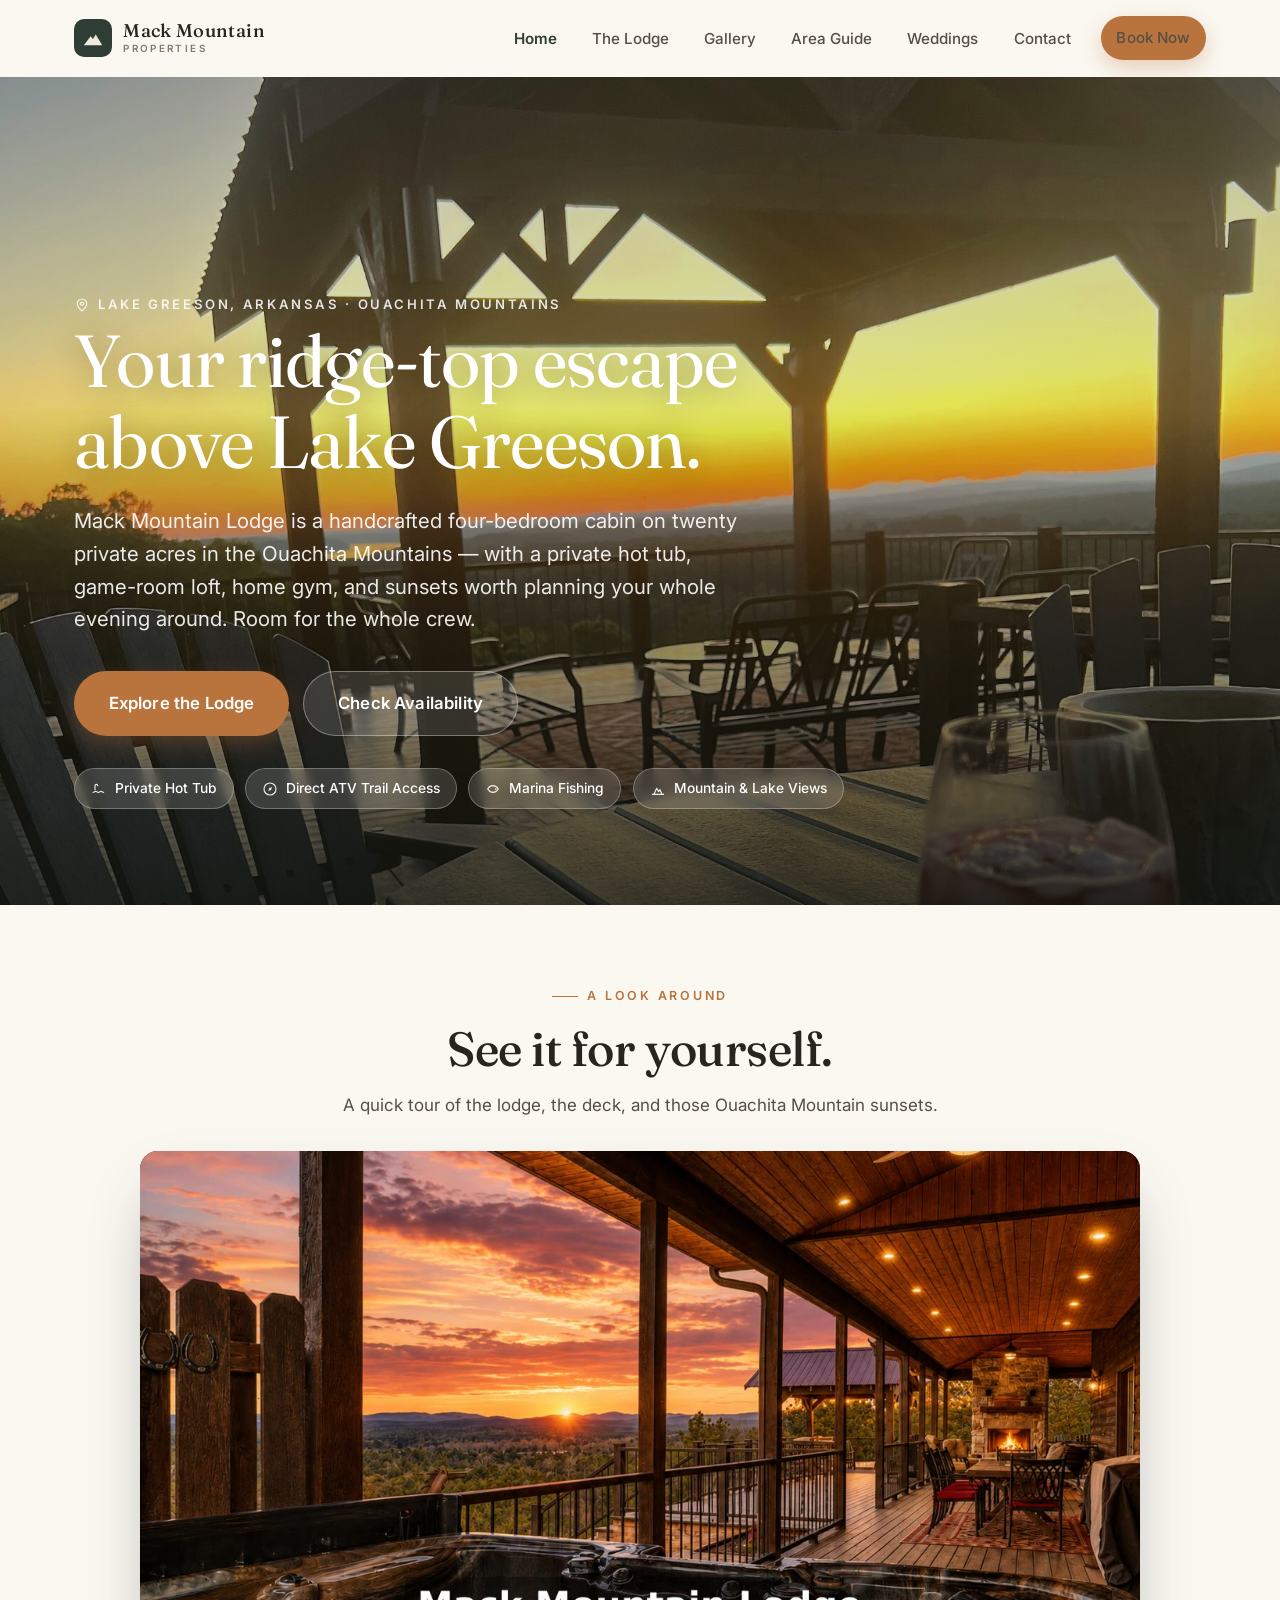
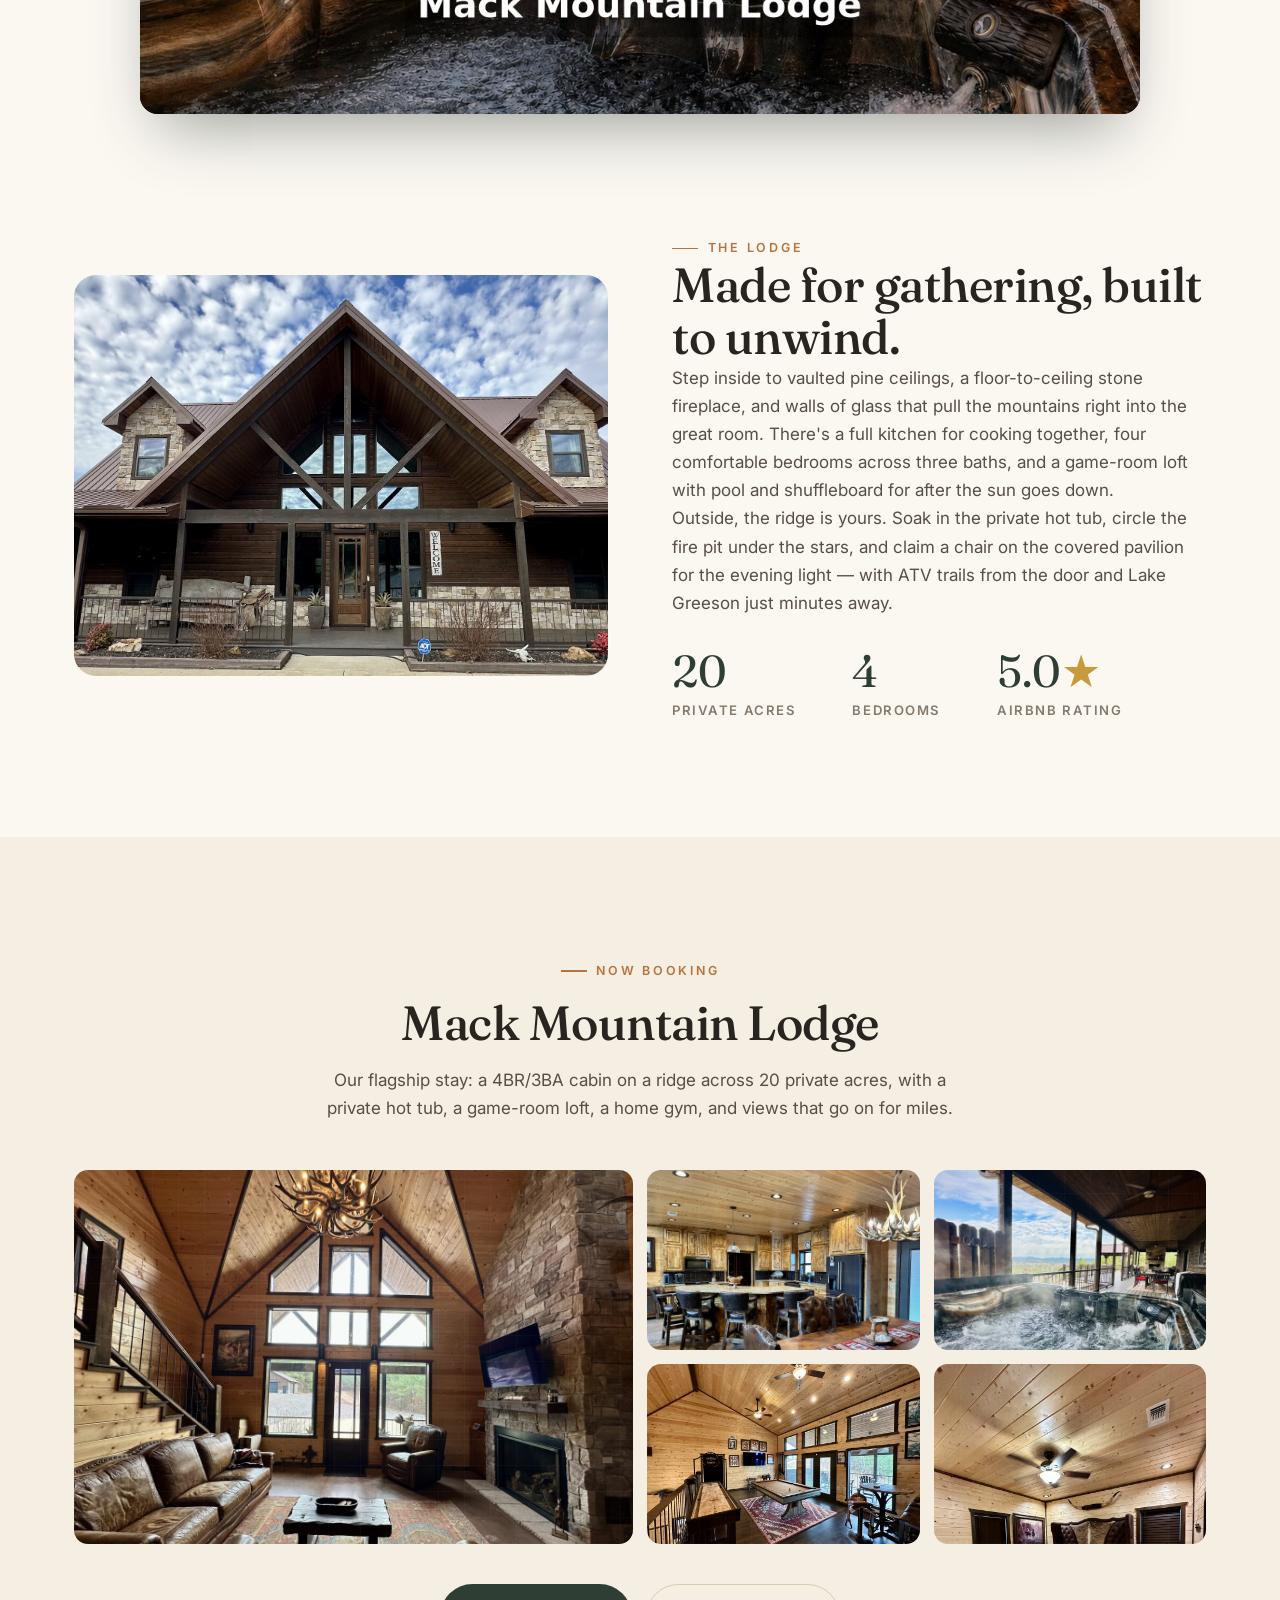
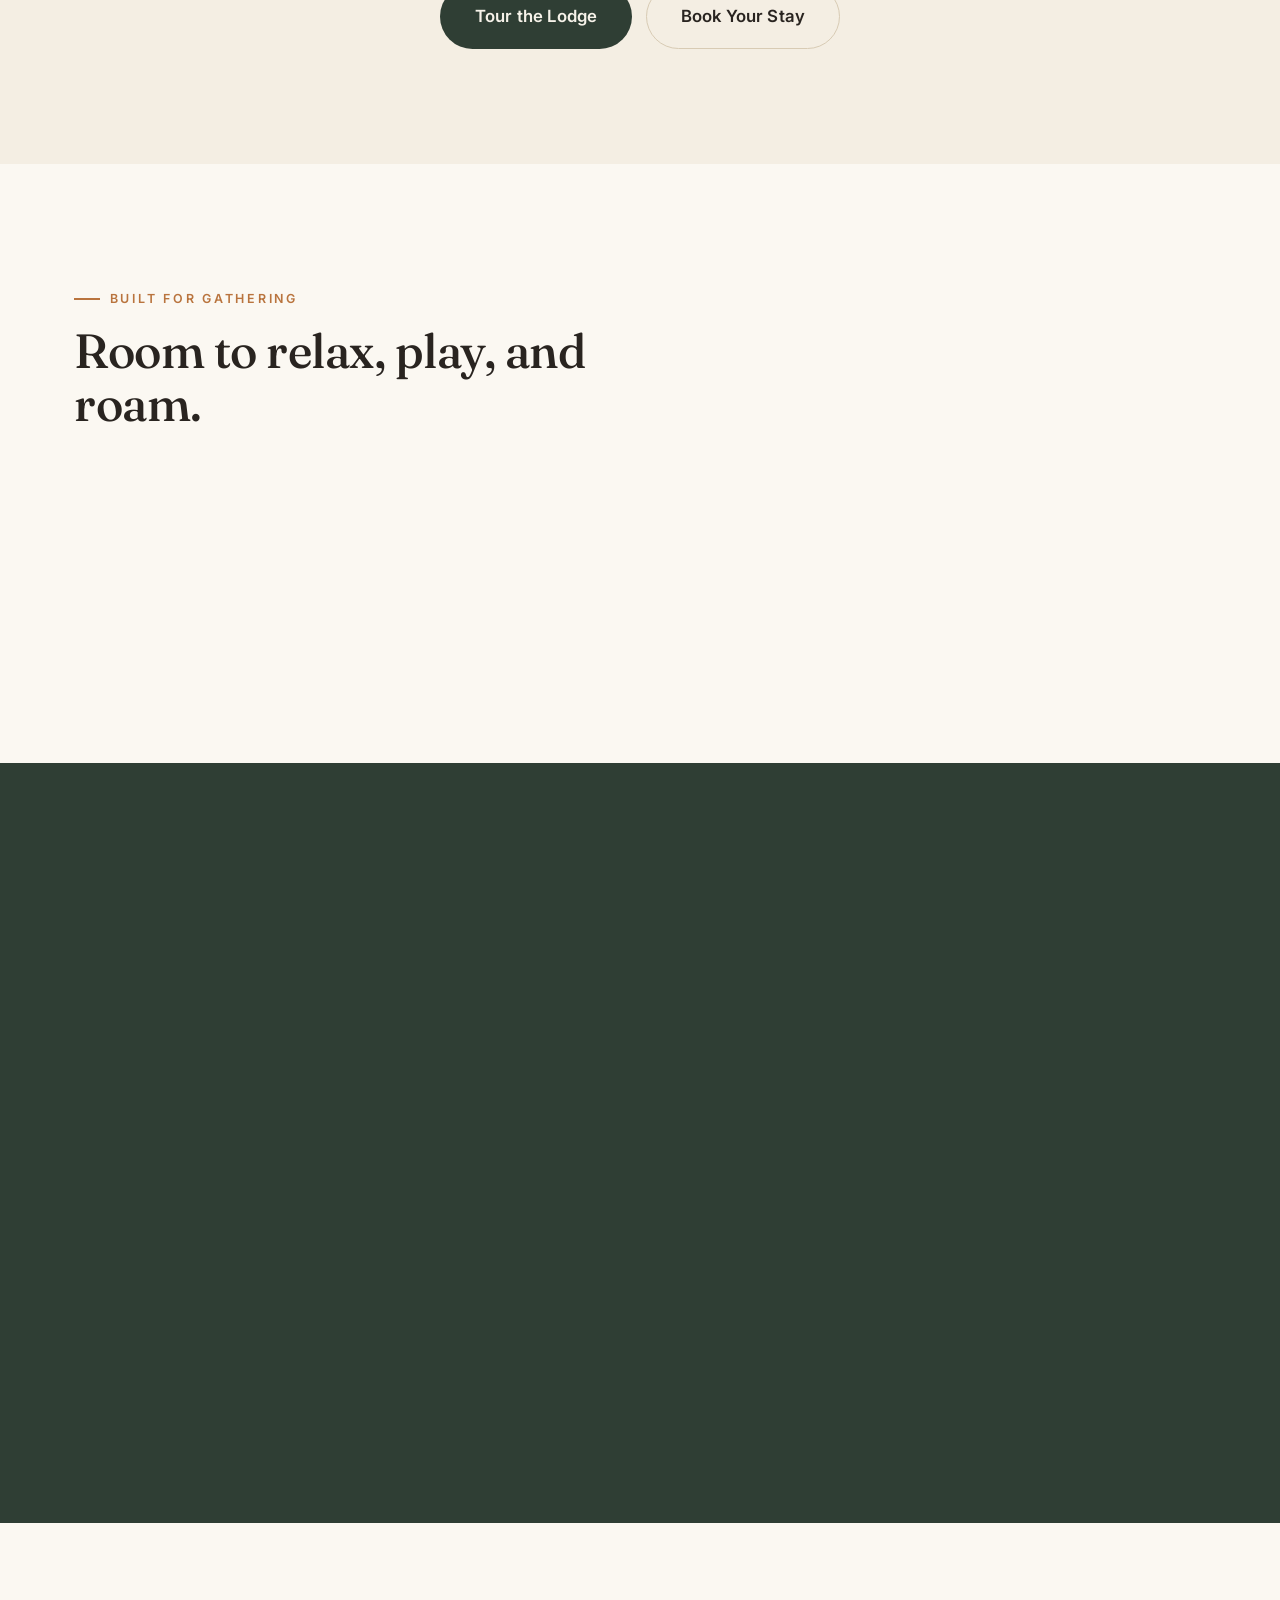
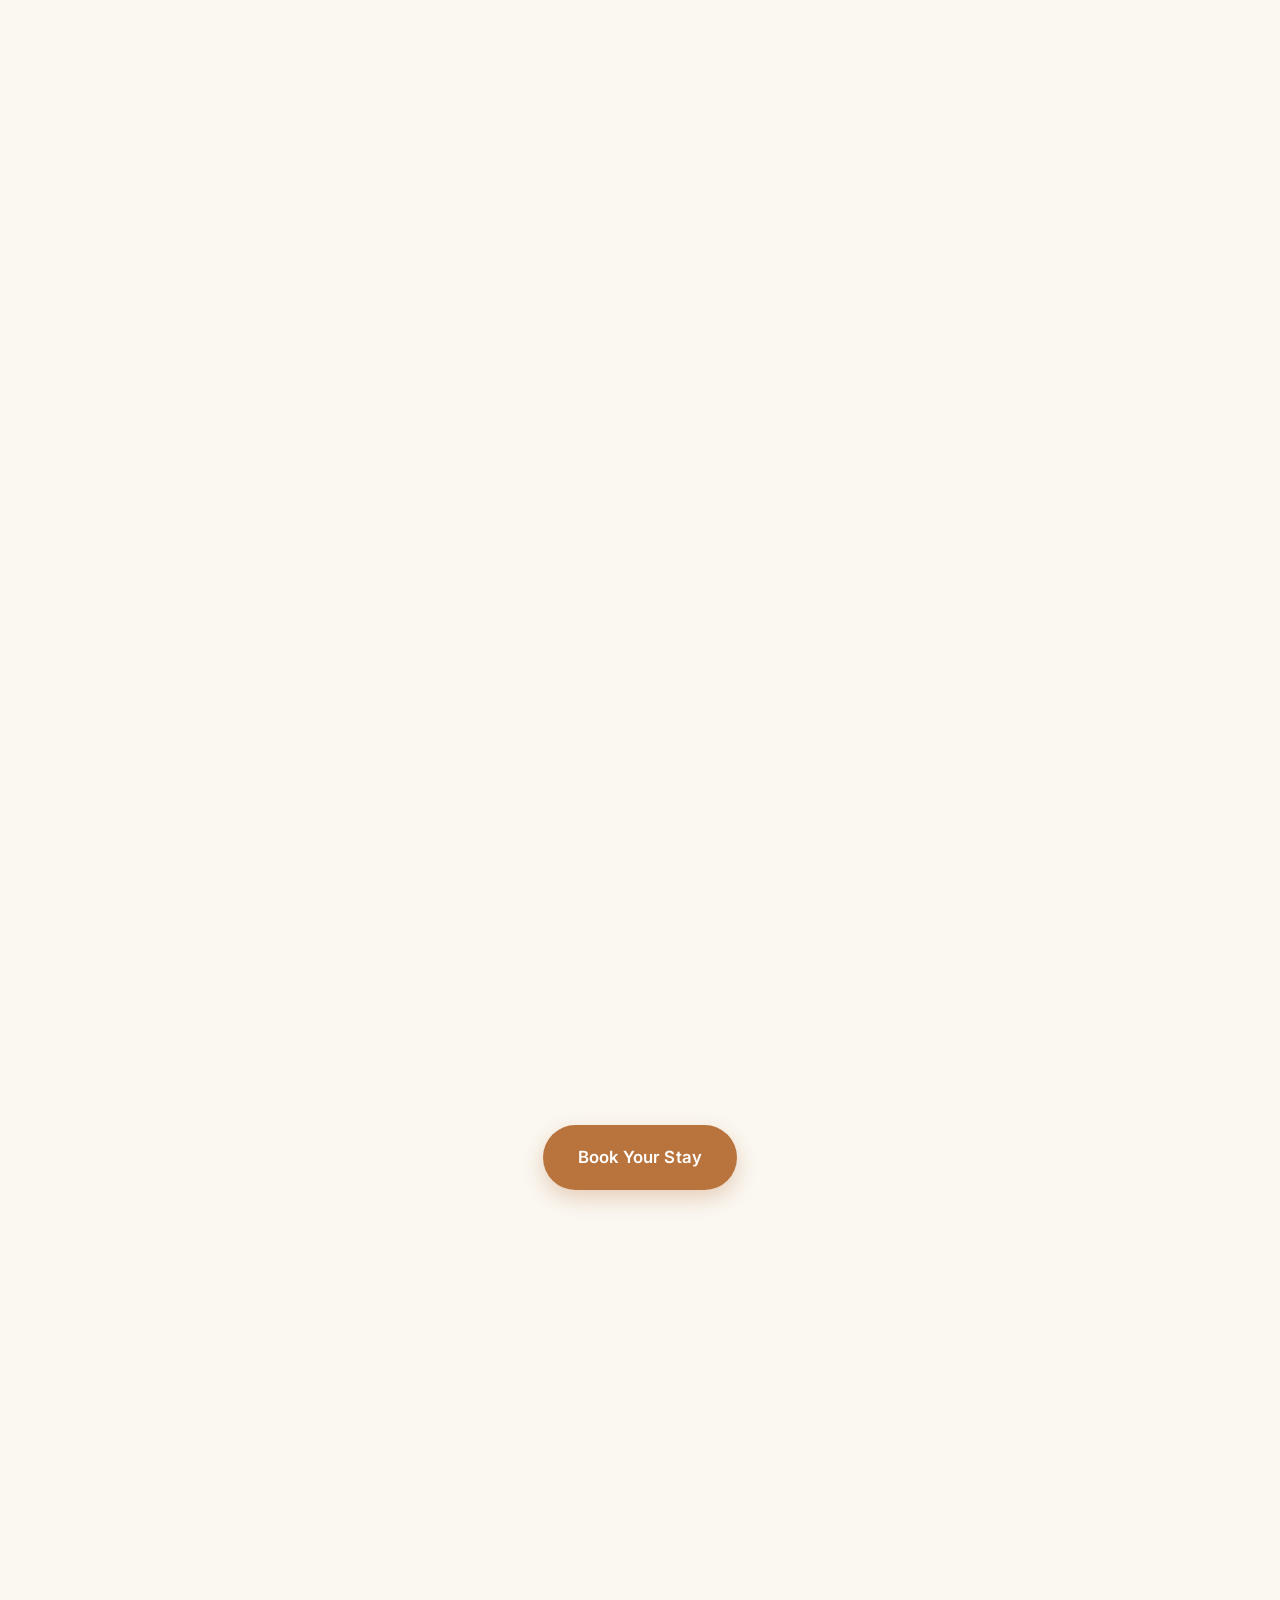
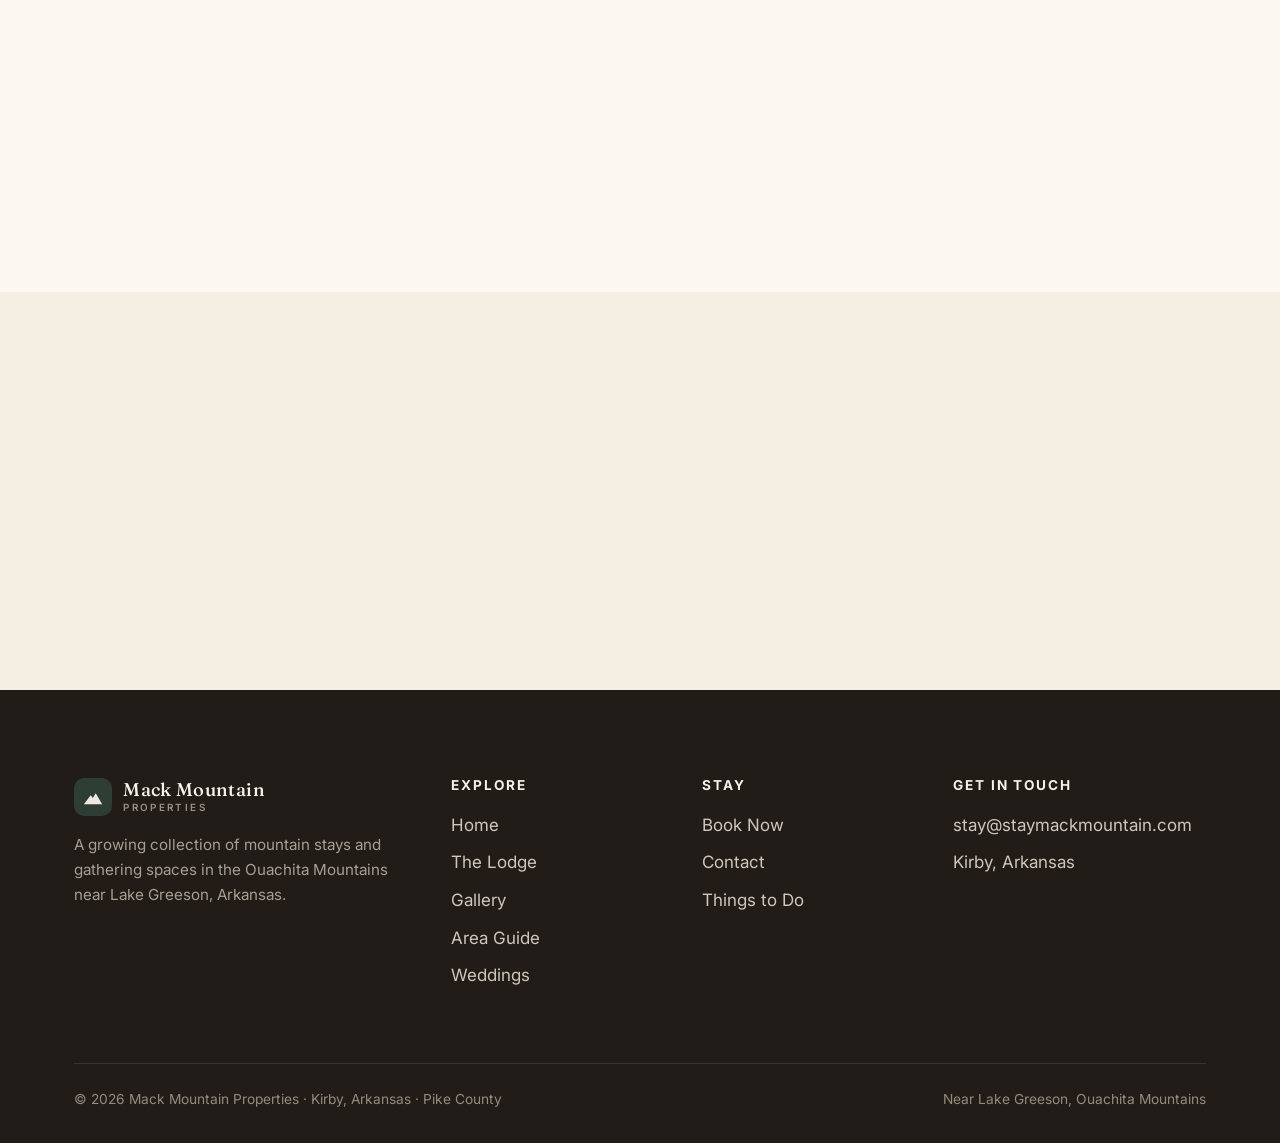
==== commit a6a307ea: "Add files via upload" ====
--- a/index.html
+++ b/index.html
@@ -61,6 +61,20 @@
   </div>
 </section>
 
+<!-- ===== Video Showcase ===== -->
+<section class="section" style="padding-top:clamp(40px,6vw,72px);padding-bottom:0;">
+  <div class="container">
+    <div class="sec-head center reveal" style="margin-bottom:2rem;">
+      <span class="eyebrow" style="justify-content:center;">A Look Around</span>
+      <h2>See it for yourself.</h2>
+      <p>A quick tour of the lodge, the deck, and those Ouachita Mountain sunsets.</p>
+    </div>
+    <div class="reveal" style="border-radius:18px;overflow:hidden;box-shadow:0 30px 60px -20px rgba(36,49,40,.45);max-width:1000px;margin-inline:auto;">
+      <video src="images/mack-mountain-tour.mp4" poster="images/video-poster.jpg" autoplay muted loop playsinline preload="metadata" aria-label="Short tour of Mack Mountain Lodge" style="width:100%;height:auto;display:block;background:#243128;"></video>
+    </div>
+  </div>
+</section>
+
 <!-- ===== Intro / About ===== -->
 <section class="section">
   <div class="container split">
--- a/css/styles.css
+++ b/css/styles.css
@@ -0,0 +1,449 @@
+/* =========================================================
+   Mack Mountain Properties — Refined Rustic Design System
+   ========================================================= */
+
+:root {
+  /* Palette — cozy cabin warmth + upscale polish */
+  --cream:        #FBF8F2;   /* page background */
+  --cream-2:      #F4EEE3;   /* alt sections */
+  --surface:      #FFFFFF;   /* cards */
+  --ink:          #292420;   /* primary text (warm espresso-black) */
+  --ink-soft:     #574E45;   /* secondary text */
+  --muted:        #857A6C;   /* tertiary text */
+  --pine:         #2F3E34;   /* primary brand green (deep pine) */
+  --pine-2:       #46594B;   /* lighter pine */
+  --moss:         #6E7F63;   /* soft moss accent */
+  --amber:        #B9743E;   /* warm terracotta/amber accent */
+  --amber-soft:   #D9A066;   /* light amber */
+  --stone:        #E6DCCB;   /* borders */
+  --stone-2:      #D8CBB4;
+  --espresso:     #211C17;   /* dark header/footer */
+  --star:         #C79A3B;   /* gold for ratings */
+
+  /* Typography */
+  --serif: "Fraunces", Georgia, "Times New Roman", serif;
+  --sans: "Inter", -apple-system, BlinkMacSystemFont, "Segoe UI", Roboto, sans-serif;
+
+  /* Spacing & shape */
+  --radius: 14px;
+  --radius-lg: 22px;
+  --shadow-sm: 0 2px 10px rgba(41, 36, 32, 0.06);
+  --shadow-md: 0 14px 40px rgba(41, 36, 32, 0.12);
+  --shadow-lg: 0 30px 70px rgba(33, 28, 23, 0.22);
+  --maxw: 1180px;
+  --ease: cubic-bezier(0.22, 1, 0.36, 1);
+}
+
+/* ---------- Reset ---------- */
+*, *::before, *::after { box-sizing: border-box; }
+* { margin: 0; }
+html { scroll-behavior: smooth; -webkit-text-size-adjust: 100%; }
+body {
+  font-family: var(--sans);
+  color: var(--ink);
+  background: var(--cream);
+  line-height: 1.65;
+  font-size: 17px;
+  -webkit-font-smoothing: antialiased;
+  text-rendering: optimizeLegibility;
+  overflow-x: hidden;
+}
+img { max-width: 100%; display: block; }
+a { color: inherit; text-decoration: none; }
+ul { list-style: none; padding: 0; }
+
+/* ---------- Typography ---------- */
+h1, h2, h3, h4 {
+  font-family: var(--serif);
+  font-weight: 500;
+  line-height: 1.1;
+  letter-spacing: -0.01em;
+  color: var(--ink);
+}
+h1 { font-size: clamp(2.6rem, 6vw, 4.6rem); font-weight: 400; }
+h2 { font-size: clamp(2rem, 4vw, 3rem); }
+h3 { font-size: clamp(1.35rem, 2.4vw, 1.8rem); }
+p { color: var(--ink-soft); }
+.lead { font-size: clamp(1.1rem, 1.6vw, 1.35rem); color: var(--ink-soft); line-height: 1.6; }
+
+.eyebrow {
+  font-family: var(--sans);
+  font-size: 0.78rem;
+  font-weight: 600;
+  letter-spacing: 0.22em;
+  text-transform: uppercase;
+  color: var(--amber);
+  display: inline-flex;
+  align-items: center;
+  gap: 0.6rem;
+}
+.eyebrow::before {
+  content: "";
+  width: 26px; height: 1.5px;
+  background: var(--amber);
+  display: inline-block;
+}
+
+/* ---------- Layout ---------- */
+.container { width: 100%; max-width: var(--maxw); margin-inline: auto; padding-inline: 24px; }
+.section { padding: clamp(64px, 9vw, 120px) 0; }
+.section--tight { padding: clamp(48px, 6vw, 80px) 0; }
+.bg-cream2 { background: var(--cream-2); }
+.bg-pine { background: var(--pine); color: #EFEAE0; }
+.bg-pine h1, .bg-pine h2, .bg-pine h3 { color: #FBF8F2; }
+.bg-pine p { color: #CFD6C9; }
+.center { text-align: center; }
+.mx-auto { margin-inline: auto; }
+.measure { max-width: 620px; }
+.measure-wide { max-width: 760px; }
+
+/* ---------- Buttons ---------- */
+.btn {
+  display: inline-flex;
+  align-items: center;
+  justify-content: center;
+  gap: 0.55rem;
+  font-family: var(--sans);
+  font-weight: 600;
+  font-size: 0.98rem;
+  letter-spacing: 0.01em;
+  padding: 0.95rem 1.7rem;
+  border-radius: 100px;
+  border: 1.5px solid transparent;
+  cursor: pointer;
+  transition: transform 0.25s var(--ease), background 0.25s var(--ease),
+              box-shadow 0.25s var(--ease), color 0.25s var(--ease), border-color 0.25s var(--ease);
+  white-space: nowrap;
+}
+.btn:active { transform: translateY(1px); }
+.btn--primary { background: var(--amber); color: #fff; box-shadow: 0 8px 22px rgba(185, 116, 62, 0.32); }
+.btn--primary:hover { background: #a9662f; transform: translateY(-2px); box-shadow: 0 12px 28px rgba(185, 116, 62, 0.4); }
+.btn--pine { background: var(--pine); color: #F6F2E9; }
+.btn--pine:hover { background: var(--pine-2); transform: translateY(-2px); box-shadow: var(--shadow-md); }
+.btn--ghost { background: transparent; color: var(--ink); border-color: var(--stone-2); }
+.btn--ghost:hover { border-color: var(--ink); background: rgba(41,36,32,0.04); transform: translateY(-2px); }
+.btn--light { background: rgba(255,255,255,0.12); color: #fff; border-color: rgba(255,255,255,0.35); }
+.btn--light:hover { background: rgba(255,255,255,0.2); transform: translateY(-2px); }
+.btn--lg { padding: 1.1rem 2.1rem; font-size: 1.05rem; }
+.btn-row { display: flex; flex-wrap: wrap; gap: 0.9rem; }
+
+/* ---------- Header / Nav ---------- */
+.site-header {
+  position: sticky; top: 0; z-index: 100;
+  background: rgba(251, 248, 242, 0.82);
+  backdrop-filter: blur(14px);
+  -webkit-backdrop-filter: blur(14px);
+  border-bottom: 1px solid transparent;
+  transition: border-color 0.3s var(--ease), background 0.3s var(--ease), box-shadow 0.3s var(--ease);
+}
+.site-header.scrolled { border-color: var(--stone); box-shadow: var(--shadow-sm); }
+.nav { display: flex; align-items: center; justify-content: space-between; height: 76px; }
+.brand { display: flex; align-items: center; gap: 0.7rem; font-family: var(--serif); font-weight: 500; font-size: 1.15rem; letter-spacing: 0.02em; color: var(--ink); }
+.brand .mark {
+  width: 38px; height: 38px; border-radius: 10px; flex: none;
+  background: var(--pine); display: grid; place-items: center;
+}
+.brand .mark svg { width: 22px; height: 22px; }
+.brand small { display: block; font-family: var(--sans); font-size: 0.62rem; letter-spacing: 0.24em; text-transform: uppercase; color: var(--muted); font-weight: 600; line-height: 1; margin-top: 3px; }
+.brand .brand-name { line-height: 1; }
+
+.nav-links { display: flex; align-items: center; gap: 0.4rem; }
+.nav-links a {
+  font-size: 0.95rem; font-weight: 500; color: var(--ink-soft);
+  padding: 0.55rem 0.9rem; border-radius: 100px; transition: color 0.2s, background 0.2s;
+}
+.nav-links a:hover { color: var(--ink); background: rgba(41,36,32,0.05); }
+.nav-links a.active { color: var(--pine); font-weight: 600; }
+.nav-cta { margin-left: 0.6rem; }
+
+.nav-toggle {
+  display: none; background: none; border: none; cursor: pointer;
+  width: 44px; height: 44px; border-radius: 10px; align-items: center; justify-content: center;
+}
+.nav-toggle span { display: block; width: 22px; height: 2px; background: var(--ink); position: relative; transition: 0.3s var(--ease); }
+.nav-toggle span::before, .nav-toggle span::after { content: ""; position: absolute; left: 0; width: 22px; height: 2px; background: var(--ink); transition: 0.3s var(--ease); }
+.nav-toggle span::before { top: -7px; }
+.nav-toggle span::after { top: 7px; }
+body.menu-open .nav-toggle span { background: transparent; }
+body.menu-open .nav-toggle span::before { top: 0; transform: rotate(45deg); }
+body.menu-open .nav-toggle span::after { top: 0; transform: rotate(-45deg); }
+
+/* ---------- Hero ---------- */
+.hero { position: relative; min-height: 92vh; display: flex; align-items: flex-end; color: #fff; overflow: hidden; }
+.hero__bg { position: absolute; inset: 0; z-index: 0; }
+.hero__bg::after {
+  content: ""; position: absolute; inset: 0;
+  background: linear-gradient(180deg, rgba(20,26,20,0.28) 0%, rgba(20,26,20,0.12) 40%, rgba(18,22,17,0.82) 100%);
+}
+.hero__inner { position: relative; z-index: 2; padding-bottom: clamp(48px, 8vw, 96px); padding-top: 120px; width: 100%; }
+.hero h1 { color: #fff; max-width: 16ch; text-shadow: 0 2px 30px rgba(0,0,0,0.3); }
+.hero .lead { color: rgba(255,255,255,0.9); max-width: 52ch; margin-top: 1.4rem; }
+.hero .location-tag { color: rgba(255,255,255,0.85); }
+.hero .btn-row { margin-top: 2.2rem; }
+
+.location-tag { font-family: var(--sans); font-size: 0.82rem; font-weight: 600; letter-spacing: 0.2em; text-transform: uppercase; display: inline-flex; align-items: center; gap: 0.5rem; }
+
+/* feature strip under hero */
+.feature-strip {
+  position: relative; z-index: 2;
+  display: flex; flex-wrap: wrap; gap: 0.7rem; margin-top: 2rem;
+}
+.feature-pill {
+  display: inline-flex; align-items: center; gap: 0.5rem;
+  background: rgba(255,255,255,0.14); border: 1px solid rgba(255,255,255,0.28);
+  backdrop-filter: blur(6px); -webkit-backdrop-filter: blur(6px);
+  padding: 0.5rem 1rem; border-radius: 100px; font-size: 0.86rem; font-weight: 500; color: #fff;
+}
+.feature-pill svg { width: 16px; height: 16px; opacity: 0.9; }
+
+/* ---------- Image placeholders (swap for real photos) ---------- */
+.ph {
+  position: relative; border-radius: var(--radius-lg); overflow: hidden;
+  background:
+    radial-gradient(120% 90% at 20% 10%, rgba(255,255,255,0.5), rgba(255,255,255,0) 60%),
+    linear-gradient(150deg, #6E7F63 0%, #46594B 45%, #2F3E34 100%);
+  color: #fff; display: grid; place-items: center; min-height: 260px; isolation: isolate;
+}
+.ph::before {
+  content: ""; position: absolute; inset: 0; z-index: 0; opacity: 0.5;
+  background-image:
+    repeating-linear-gradient(0deg, rgba(255,255,255,0.05) 0 1px, transparent 1px 26px),
+    repeating-linear-gradient(90deg, rgba(255,255,255,0.05) 0 1px, transparent 1px 26px);
+}
+.ph__mtn { position: absolute; inset: 0; z-index: 0; opacity: 0.35; }
+.ph__label {
+  position: relative; z-index: 1; text-align: center; padding: 1rem 1.4rem;
+  font-family: var(--sans); font-size: 0.8rem; letter-spacing: 0.06em; font-weight: 500;
+  color: rgba(255,255,255,0.92);
+  display: flex; flex-direction: column; align-items: center; gap: 0.5rem;
+}
+.ph__label svg { width: 26px; height: 26px; opacity: 0.85; }
+.ph__label span { max-width: 22ch; }
+.ph--tall { min-height: 420px; }
+.ph--hero { min-height: 100%; border-radius: 0; }
+.ph--wide { min-height: 340px; }
+.ratio-4-3 { aspect-ratio: 4 / 3; min-height: 0; }
+.ratio-3-2 { aspect-ratio: 3 / 2; min-height: 0; }
+.ratio-1-1 { aspect-ratio: 1 / 1; min-height: 0; }
+
+/* ---------- Cards & grids ---------- */
+.grid { display: grid; gap: clamp(20px, 3vw, 34px); }
+.grid-2 { grid-template-columns: repeat(2, 1fr); }
+.grid-3 { grid-template-columns: repeat(3, 1fr); }
+.grid-4 { grid-template-columns: repeat(4, 1fr); }
+
+.split { display: grid; grid-template-columns: 1fr 1fr; gap: clamp(28px, 5vw, 72px); align-items: center; }
+.split--media-right .split__media { order: 2; }
+
+.card {
+  background: var(--surface); border: 1px solid var(--stone); border-radius: var(--radius-lg);
+  overflow: hidden; box-shadow: var(--shadow-sm); transition: transform 0.35s var(--ease), box-shadow 0.35s var(--ease);
+  display: flex; flex-direction: column;
+}
+.card:hover { transform: translateY(-5px); box-shadow: var(--shadow-md); }
+.card__body { padding: 1.5rem 1.6rem 1.7rem; }
+.card__body h3 { margin-bottom: 0.5rem; }
+.card__body p { font-size: 0.98rem; }
+.card .ph { border-radius: 0; }
+
+/* feature tiles (icon + text) */
+.feature { display: flex; gap: 1rem; align-items: flex-start; }
+.feature__icon {
+  flex: none; width: 50px; height: 50px; border-radius: 13px;
+  background: var(--cream-2); border: 1px solid var(--stone);
+  display: grid; place-items: center; color: var(--pine);
+}
+.bg-pine .feature__icon { background: rgba(255,255,255,0.08); border-color: rgba(255,255,255,0.18); color: var(--amber-soft); }
+.feature__icon svg { width: 24px; height: 24px; }
+.feature h4 { font-family: var(--sans); font-size: 1.02rem; font-weight: 700; margin-bottom: 0.25rem; }
+.feature p { font-size: 0.94rem; }
+
+/* stat / rating */
+.rating { display: inline-flex; align-items: center; gap: 0.6rem; }
+.stars { display: inline-flex; gap: 2px; color: var(--star); }
+.stars svg { width: 18px; height: 18px; }
+.rating strong { font-family: var(--serif); font-size: 1.15rem; }
+
+.stat-row { display: flex; flex-wrap: wrap; gap: clamp(24px, 5vw, 56px); }
+.stat { }
+.stat .num { font-family: var(--serif); font-size: clamp(2rem, 4vw, 2.8rem); color: var(--pine); line-height: 1; }
+.bg-pine .stat .num { color: var(--amber-soft); }
+.stat .lbl { font-size: 0.82rem; letter-spacing: 0.12em; text-transform: uppercase; color: var(--muted); margin-top: 0.4rem; font-weight: 600; }
+.bg-pine .stat .lbl { color: #B7BFAE; }
+
+/* section heading block */
+.sec-head { max-width: 640px; }
+.sec-head.center { margin-inline: auto; }
+.sec-head .eyebrow { margin-bottom: 1rem; }
+.sec-head p { margin-top: 1rem; }
+
+/* badge */
+.badge {
+  display: inline-flex; align-items: center; gap: 0.45rem;
+  background: var(--cream-2); border: 1px solid var(--stone-2); color: var(--ink-soft);
+  padding: 0.35rem 0.85rem; border-radius: 100px; font-size: 0.8rem; font-weight: 600;
+  letter-spacing: 0.04em;
+}
+.badge--amber { background: rgba(185,116,62,0.12); border-color: rgba(185,116,62,0.3); color: #97572a; }
+.badge--soon { background: rgba(110,127,99,0.14); border-color: rgba(110,127,99,0.35); color: #4c5a44; }
+
+/* amenities list */
+.amenities { display: grid; grid-template-columns: repeat(2, 1fr); gap: 0.8rem 1.6rem; }
+.amenities li { display: flex; align-items: center; gap: 0.7rem; font-size: 0.98rem; color: var(--ink-soft); }
+.amenities svg { width: 20px; height: 20px; color: var(--moss); flex: none; }
+
+/* gallery */
+.gallery { display: grid; grid-template-columns: repeat(4, 1fr); grid-auto-rows: 180px; gap: 14px; }
+.gallery .ph { border-radius: var(--radius); min-height: 0; }
+.g-span-2c { grid-column: span 2; }
+.g-span-2r { grid-row: span 2; }
+
+/* ---------- CTA band ---------- */
+.cta-band { position: relative; overflow: hidden; }
+.cta-band .container { position: relative; z-index: 2; }
+
+/* ---------- Contact / form ---------- */
+.form { display: grid; gap: 1.1rem; }
+.form-row { display: grid; grid-template-columns: 1fr 1fr; gap: 1.1rem; }
+.field { display: flex; flex-direction: column; gap: 0.4rem; }
+.field label { font-size: 0.85rem; font-weight: 600; color: var(--ink); letter-spacing: 0.01em; }
+.field input, .field select, .field textarea {
+  font-family: var(--sans); font-size: 1rem; color: var(--ink);
+  background: var(--surface); border: 1.5px solid var(--stone-2); border-radius: 12px;
+  padding: 0.8rem 1rem; transition: border-color 0.2s, box-shadow 0.2s;
+}
+.field input:focus, .field select:focus, .field textarea:focus {
+  outline: none; border-color: var(--pine); box-shadow: 0 0 0 3px rgba(47,62,52,0.12);
+}
+.field textarea { resize: vertical; min-height: 130px; }
+
+.contact-card { background: var(--surface); border: 1px solid var(--stone); border-radius: var(--radius-lg); padding: clamp(24px,4vw,40px); box-shadow: var(--shadow-sm); }
+.contact-list { display: grid; gap: 1.3rem; }
+.contact-item { display: flex; gap: 1rem; align-items: flex-start; }
+.contact-item .feature__icon { width: 46px; height: 46px; }
+.contact-item h4 { font-family: var(--sans); font-size: 0.95rem; font-weight: 700; margin-bottom: 0.15rem; }
+.contact-item a, .contact-item p { font-size: 0.98rem; color: var(--ink-soft); }
+.contact-item a:hover { color: var(--pine); }
+
+/* social */
+.socials { display: flex; gap: 0.7rem; }
+.socials a {
+  width: 44px; height: 44px; border-radius: 12px; display: grid; place-items: center;
+  background: var(--cream-2); border: 1px solid var(--stone); color: var(--ink-soft); transition: 0.25s var(--ease);
+}
+.socials a:hover { background: var(--pine); color: #fff; border-color: var(--pine); transform: translateY(-2px); }
+.socials svg { width: 20px; height: 20px; }
+
+/* ---------- Footer ---------- */
+.site-footer { background: var(--espresso); color: #CFC7BC; padding: clamp(56px, 7vw, 88px) 0 32px; }
+.site-footer h4 { color: #F6F2E9; font-family: var(--sans); font-size: 0.85rem; letter-spacing: 0.14em; text-transform: uppercase; margin-bottom: 1.1rem; font-weight: 700; }
+.footer-grid { display: grid; grid-template-columns: 1.6fr 1fr 1fr 1.2fr; gap: 40px; }
+.site-footer a { color: #CFC7BC; transition: color 0.2s; }
+.site-footer a:hover { color: #fff; }
+.footer-links li { margin-bottom: 0.6rem; }
+.footer-brand .brand { color: #F6F2E9; margin-bottom: 1rem; }
+.footer-brand .brand small { color: #9A9184; }
+.footer-brand p { color: #A79F93; font-size: 0.95rem; max-width: 34ch; }
+.footer-bottom {
+  margin-top: clamp(40px, 5vw, 64px); padding-top: 24px; border-top: 1px solid rgba(255,255,255,0.1);
+  display: flex; flex-wrap: wrap; gap: 12px; justify-content: space-between; align-items: center;
+  font-size: 0.86rem; color: #948B7E;
+}
+.footer-bottom .socials a { background: rgba(255,255,255,0.06); border-color: rgba(255,255,255,0.12); color: #CFC7BC; }
+.footer-bottom .socials a:hover { background: var(--amber); border-color: var(--amber); color: #fff; }
+
+/* ---------- Misc ---------- */
+.divider-mtn { display: block; width: 100%; height: auto; color: var(--cream); }
+.pill-list { display: flex; flex-wrap: wrap; gap: 0.6rem; }
+.pill-list li { background: var(--surface); border: 1px solid var(--stone); border-radius: 100px; padding: 0.45rem 1rem; font-size: 0.9rem; color: var(--ink-soft); font-weight: 500; }
+
+.note {
+  background: rgba(185,116,62,0.09); border: 1px dashed rgba(185,116,62,0.45);
+  border-radius: 12px; padding: 0.75rem 1rem; font-size: 0.85rem; color: #8a5227;
+}
+
+/* reviews / testimonials */
+.reviews-head { display: flex; flex-direction: column; align-items: center; gap: 0.7rem; }
+.stars-lg { display: inline-flex; gap: 4px; color: var(--star); }
+.stars-lg svg { width: 24px; height: 24px; }
+.stars5::before { content: "\2605\2605\2605\2605\2605"; letter-spacing: 3px; color: var(--star); font-size: 1rem; }
+.stars-lg2::before { content: "\2605\2605\2605\2605\2605"; letter-spacing: 5px; color: var(--star); font-size: 1.45rem; }
+.hosts-note { font-size: 0.92rem; color: var(--muted); }
+.hosts-note strong { color: var(--ink-soft); }
+.rating-line { display: inline-flex; align-items: center; gap: 0.6rem; font-size: 1.05rem; color: var(--ink-soft); }
+.rating-line strong { font-family: var(--serif); font-size: 1.5rem; color: var(--ink); }
+.quote-card {
+  background: var(--surface); border: 1px solid var(--stone); border-radius: var(--radius-lg);
+  padding: 1.8rem 1.9rem 1.7rem; box-shadow: var(--shadow-sm);
+  display: flex; flex-direction: column; gap: 0.9rem;
+  transition: transform 0.35s var(--ease), box-shadow 0.35s var(--ease);
+}
+.quote-card:hover { transform: translateY(-4px); box-shadow: var(--shadow-md); }
+.quote-card .review-stars { display: inline-flex; gap: 2px; color: var(--star); }
+.quote-card .review-stars svg { width: 17px; height: 17px; }
+.quote-card blockquote { font-size: 1.06rem; line-height: 1.55; color: var(--ink); }
+.quote-card .who { margin-top: auto; padding-top: 0.4rem; font-size: 0.86rem; color: var(--muted); }
+.quote-card .who strong { display: block; font-family: var(--sans); font-weight: 700; font-size: 0.98rem; color: var(--ink); margin-bottom: 1px; }
+
+/* gallery (masonry) */
+.masonry { column-count: 3; column-gap: 16px; }
+.masonry .g-item {
+  break-inside: avoid; margin: 0 0 16px; border-radius: var(--radius); overflow: hidden;
+  box-shadow: var(--shadow-sm); cursor: zoom-in; display: block; position: relative;
+}
+.masonry .g-item img { width: 100%; display: block; transition: transform 0.6s var(--ease); }
+.masonry .g-item:hover img { transform: scale(1.05); }
+@media (max-width: 900px) { .masonry { column-count: 2; } }
+@media (max-width: 560px) { .masonry { column-count: 2; column-gap: 10px; } .masonry .g-item { margin-bottom: 10px; } }
+
+/* lightbox */
+.lightbox {
+  position: fixed; inset: 0; z-index: 200; display: none;
+  background: rgba(20, 17, 14, 0.92); padding: 4vmin; cursor: zoom-out;
+  align-items: center; justify-content: center;
+}
+.lightbox.open { display: flex; animation: lbfade 0.25s var(--ease); }
+.lightbox img { max-width: 100%; max-height: 92vh; border-radius: 10px; box-shadow: var(--shadow-lg); }
+@keyframes lbfade { from { opacity: 0; } to { opacity: 1; } }
+
+/* reveal on scroll */
+.reveal { opacity: 0; transform: translateY(24px); transition: opacity 0.7s var(--ease), transform 0.7s var(--ease); }
+.reveal.in { opacity: 1; transform: none; }
+
+/* ---------- Responsive ---------- */
+@media (max-width: 940px) {
+  .footer-grid { grid-template-columns: 1fr 1fr; gap: 32px; }
+  .grid-4 { grid-template-columns: repeat(2, 1fr); }
+}
+@media (max-width: 820px) {
+  .nav-toggle { display: flex; }
+  .nav-links {
+    position: fixed; inset: 76px 0 auto 0; flex-direction: column; align-items: stretch;
+    background: var(--cream); border-bottom: 1px solid var(--stone); padding: 1rem 24px 1.5rem;
+    gap: 0.2rem; transform: translateY(-120%); transition: transform 0.4s var(--ease); box-shadow: var(--shadow-md);
+  }
+  body.menu-open .nav-links { transform: translateY(0); }
+  .nav-links a { padding: 0.9rem 0.6rem; font-size: 1.05rem; border-radius: 10px; }
+  .nav-links .nav-cta { margin: 0.6rem 0 0; }
+  .nav-links .btn { width: 100%; }
+  .split { grid-template-columns: 1fr; }
+  .split--media-right .split__media { order: 0; }
+  .grid-3 { grid-template-columns: 1fr; }
+  .grid-2 { grid-template-columns: 1fr; }
+  .gallery { grid-template-columns: repeat(2, 1fr); grid-auto-rows: 150px; }
+  .g-span-2c { grid-column: span 1; }
+}
+@media (max-width: 560px) {
+  body { font-size: 16px; }
+  .form-row { grid-template-columns: 1fr; }
+  .amenities { grid-template-columns: 1fr; }
+  .footer-grid { grid-template-columns: 1fr; }
+  .stat-row { gap: 28px; }
+  .hero { min-height: 88vh; }
+  .gallery { grid-template-columns: 1fr 1fr; }
+}
+
+@media (prefers-reduced-motion: reduce) {
+  * { scroll-behavior: auto !important; }
+  .reveal { opacity: 1; transform: none; transition: none; }
+}
